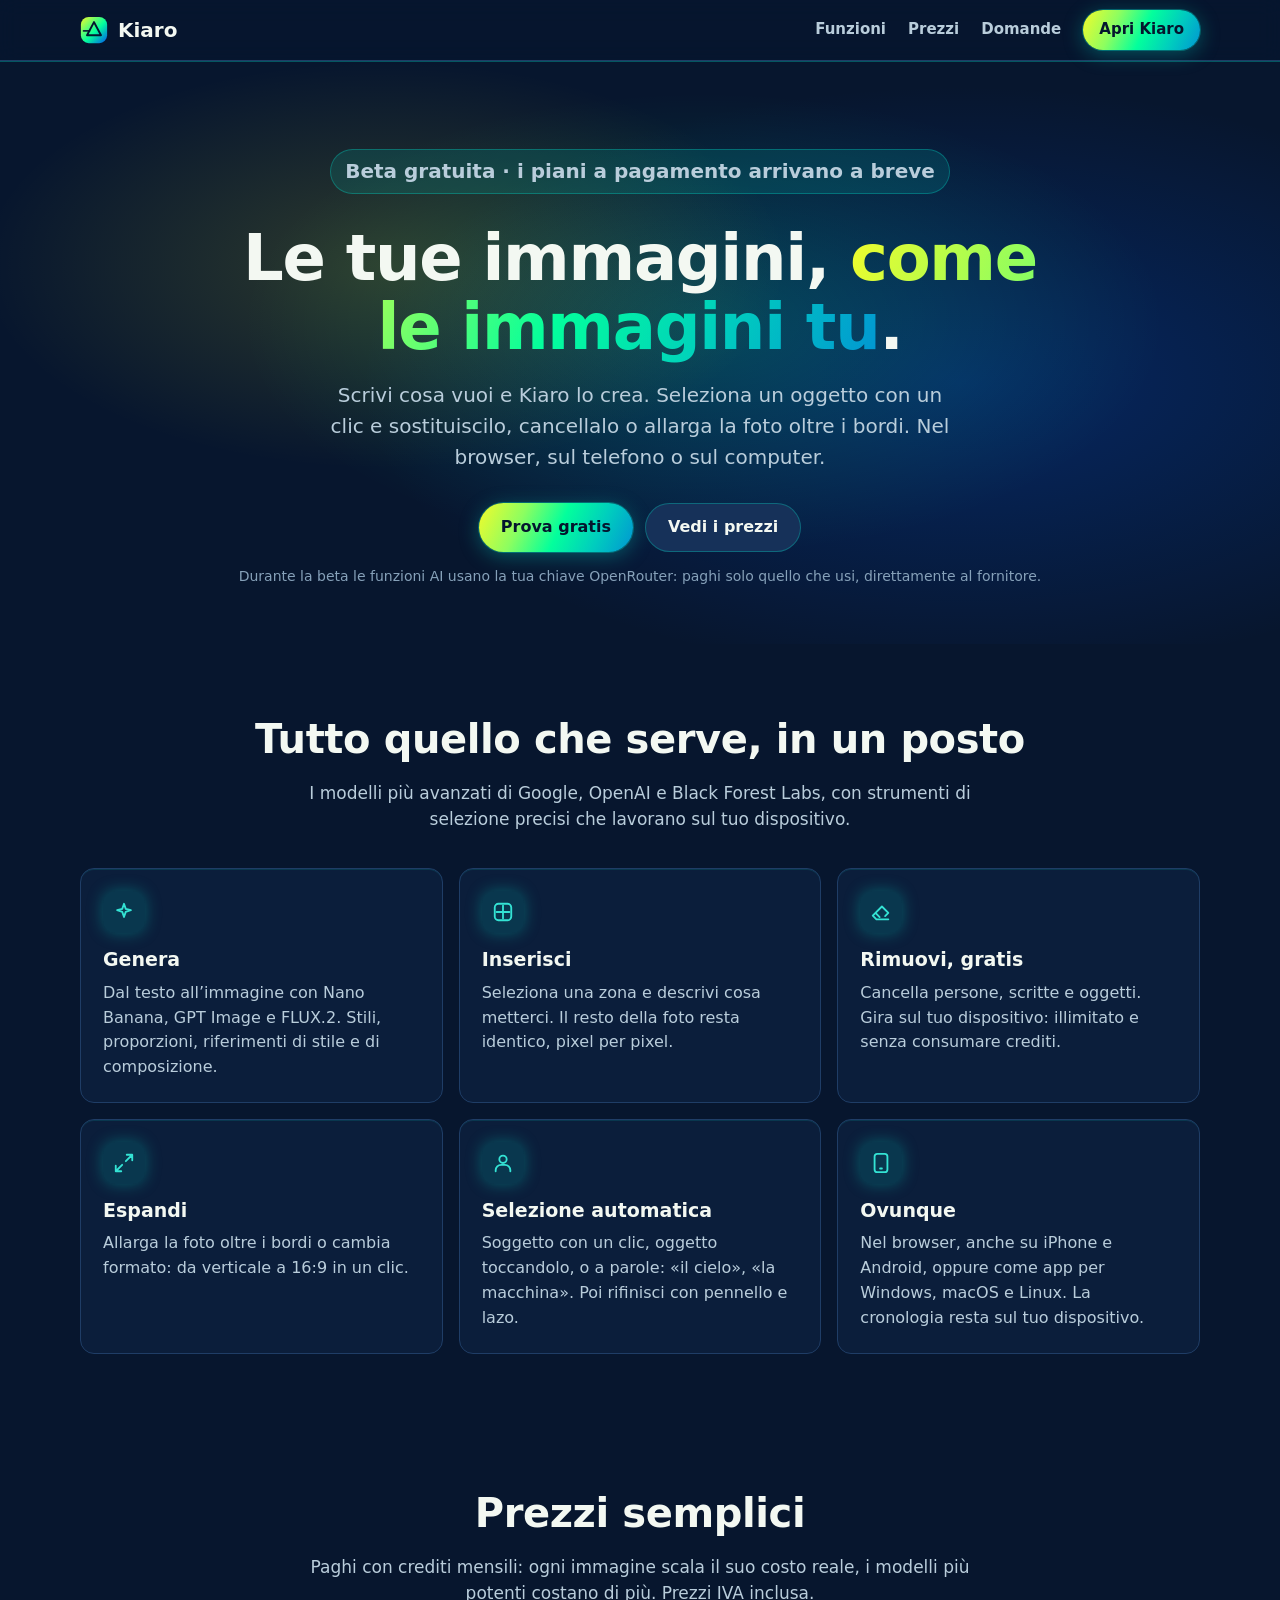
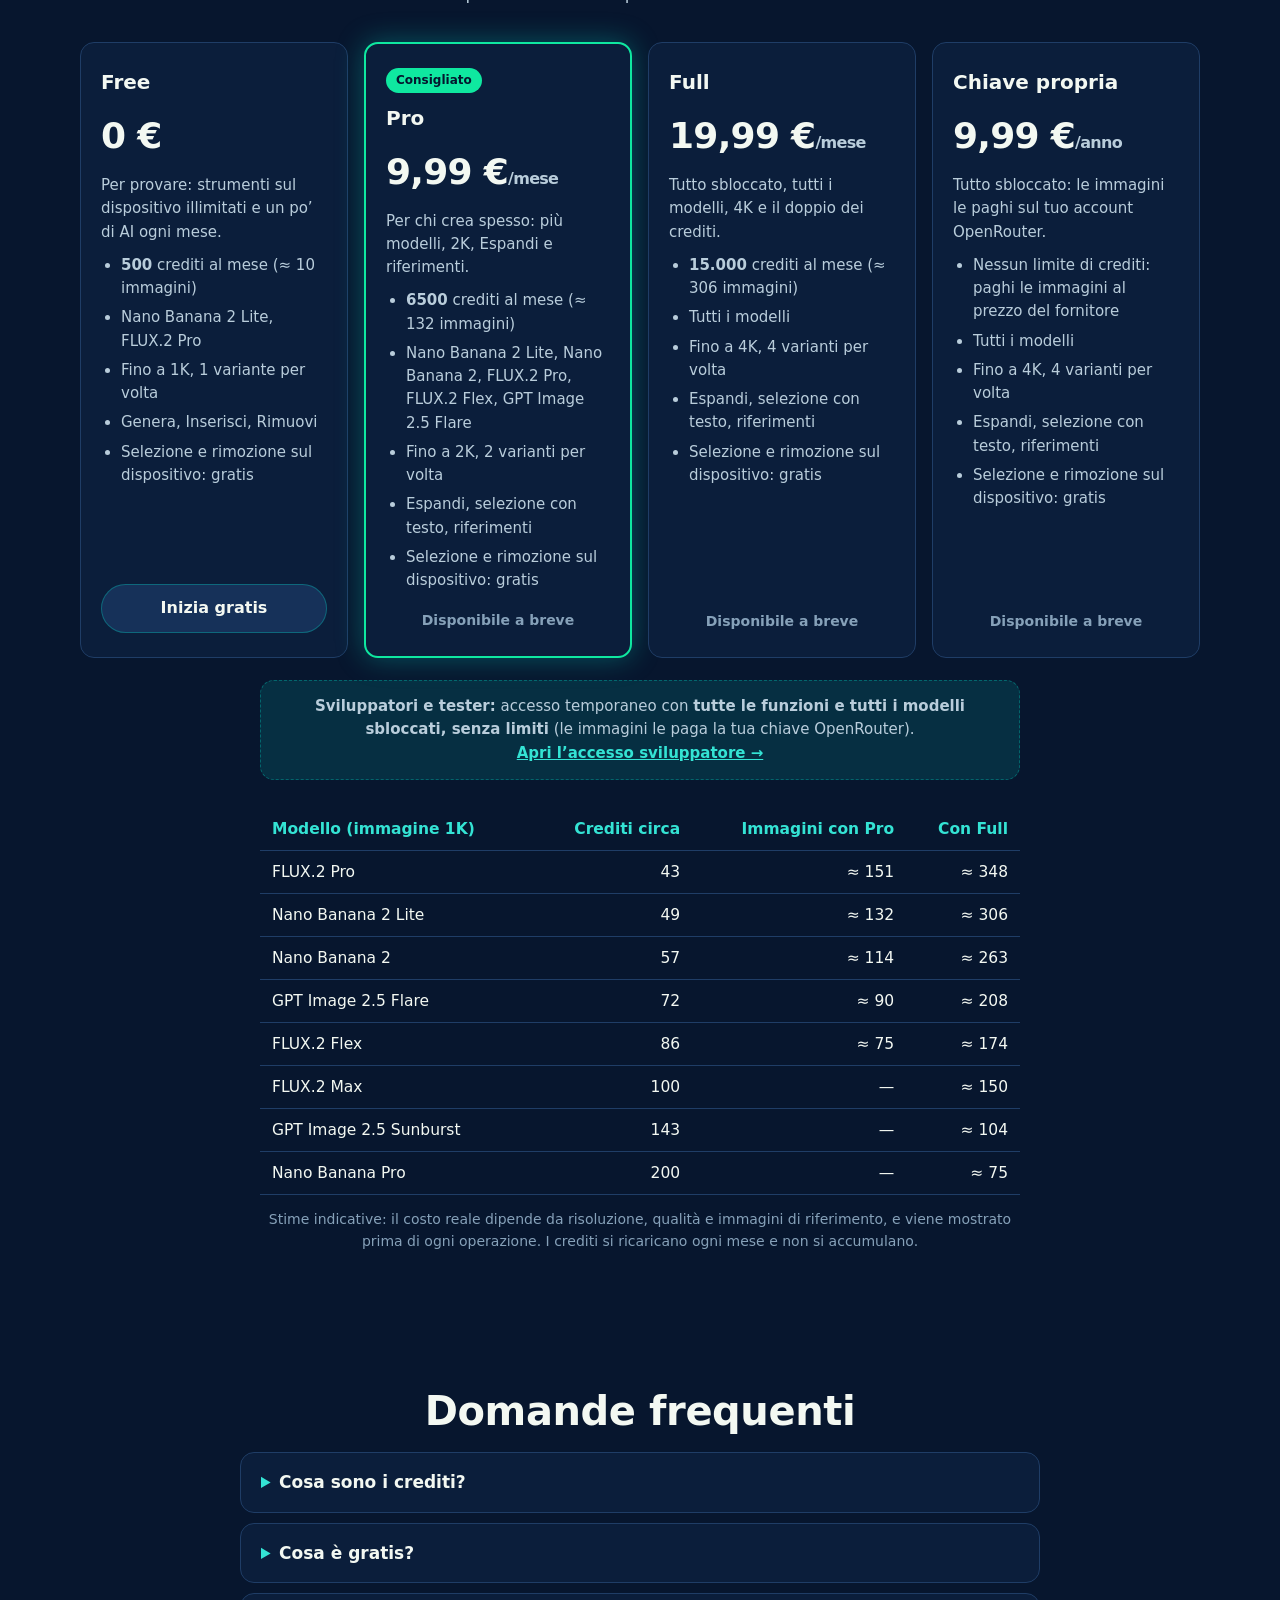
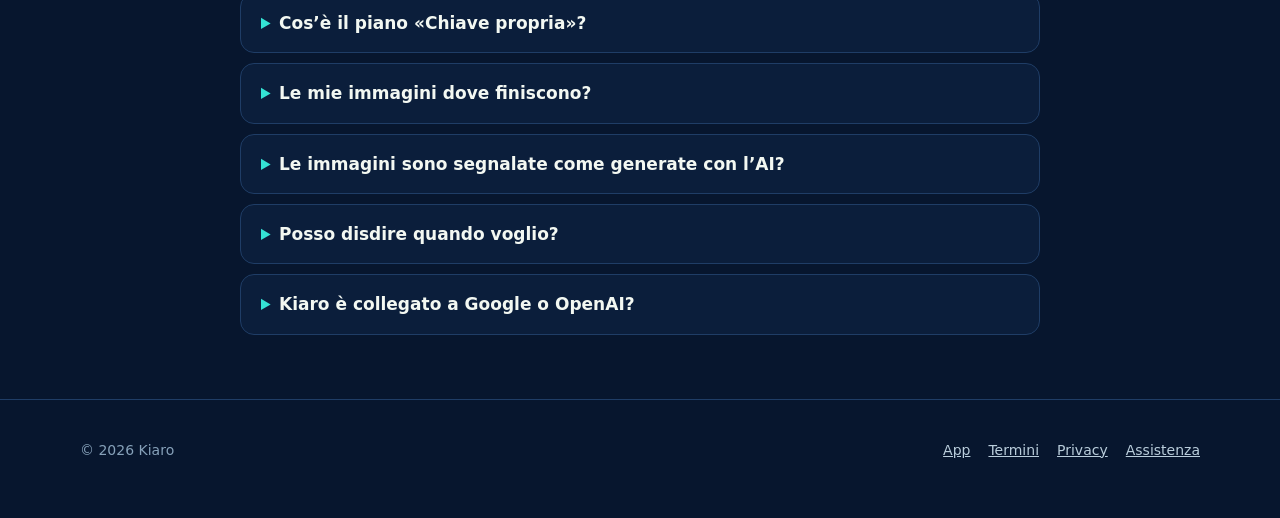
==== index.html @ d5547383 "Aggiorna sito e app Kiaro (2026-09-29)" ====
<!doctype html>
<html lang="it">
  <head>
    <meta charset="utf-8" />
    <meta name="viewport" content="width=device-width, initial-scale=1" />
    <title>Kiaro — Editor di immagini con l’AI</title>
    <meta name="description" content="Genera e modifica immagini con i migliori modelli AI: Nano Banana, GPT Image, FLUX. Selezione e rimozione gratis sul tuo dispositivo." />
    <meta property="og:title" content="Kiaro — Editor di immagini con l’AI" />
    <meta property="og:description" content="Genera, riempi, rimuovi, espandi. Selezione automatica gratis sul tuo dispositivo." />
    <link rel="icon" href="data:image/svg+xml,%3Csvg xmlns=%27http://www.w3.org/2000/svg%27 viewBox=%270 0 32 32%27%3E%3Cdefs%3E%3ClinearGradient id=%27g%27 x1=%270%27 y1=%270%27 x2=%271%27 y2=%271%27%3E%3Cstop offset=%270%27 stop-color=%27%23f4fb2a%27/%3E%3Cstop offset=%27.55%27 stop-color=%27%2303ff9c%27/%3E%3Cstop offset=%271%27 stop-color=%27%230156ed%27/%3E%3C/linearGradient%3E%3C/defs%3E%3Crect x=%271%27 y=%271%27 width=%2730%27 height=%2730%27 rx=%279%27 fill=%27url(%23g)%27/%3E%3Cpath d=%27M16 7l8 15H8z%27 fill=%27none%27 stroke=%27%2304162e%27 stroke-width=%272.2%27 stroke-linejoin=%27round%27/%3E%3C/svg%3E" />
    <link rel="stylesheet" href="site.css" />
  </head>
  <body data-sales="off">
    <header class="nav">
      <div class="wrap">
        <a class="brand" href="./"><svg width="28" height="28" viewBox="0 0 32 32" aria-hidden="true"><defs><linearGradient id="lg" x1="0" y1="0" x2="1" y2="1"><stop offset="0" stop-color="#f4fb2a"/><stop offset=".55" stop-color="#03ff9c"/><stop offset="1" stop-color="#0156ed"/></linearGradient></defs><rect x="1" y="1" width="30" height="30" rx="9" fill="url(#lg)"/><path d="M16 7l8 15H8z" fill="none" stroke="#04162e" stroke-width="2.2" stroke-linejoin="round"/><path d="M4 17h7" stroke="#04162e" stroke-width="1.8" stroke-linecap="round" opacity=".9"/></svg>Kiaro</a>
        <nav class="nav-links">
          <a href="#funzioni">Funzioni</a>
          <a href="#prezzi">Prezzi</a>
          <a href="#faq">Domande</a>
          <a class="btn btn-primary btn-sm" href="app/">Apri Kiaro</a>
        </nav>
      </div>
    </header>

    <main>
      <section class="hero">
        <div class="wrap">
          <p class="beta">Beta gratuita · i piani a pagamento arrivano a breve</p>
          <h1>Le tue immagini, <span class="grad">come le immagini tu</span>.</h1>
          <p>Scrivi cosa vuoi e Kiaro lo crea. Seleziona un oggetto con un clic e sostituiscilo, cancellalo o allarga la foto oltre i bordi. Nel browser, sul telefono o sul computer.</p>
          <div class="cta">
            <a class="btn btn-primary" href="app/">Prova gratis</a>
            <a class="btn btn-secondary" href="#prezzi">Vedi i prezzi</a>
          </div>
          <small class="only-on">Nessuna installazione. Basta un’email per iniziare.</small>
          <small class="only-off">Durante la beta le funzioni AI usano la tua chiave OpenRouter: paghi solo quello che usi, direttamente al fornitore.</small>
        </div>
      </section>

      <section id="funzioni">
        <div class="wrap">
          <h2>Tutto quello che serve, in un posto</h2>
          <p class="lead">I modelli più avanzati di Google, OpenAI e Black Forest Labs, con strumenti di selezione precisi che lavorano sul tuo dispositivo.</p>
          <div class="grid">
            <div class="card">
              <div class="icon"><svg width="22" height="22" viewBox="0 0 24 24" fill="none" stroke="currentColor" stroke-width="2" stroke-linecap="round" stroke-linejoin="round"><path d="M12 3l1.9 5.6L19.5 10l-5.6 1.9L12 17.5l-1.9-5.6L4.5 10l5.6-1.4z" /></svg></div>
              <h3>Genera</h3>
              <p>Dal testo all’immagine con Nano Banana, GPT Image e FLUX.2. Stili, proporzioni, riferimenti di stile e di composizione.</p>
            </div>
            <div class="card">
              <div class="icon"><svg width="22" height="22" viewBox="0 0 24 24" fill="none" stroke="currentColor" stroke-width="2" stroke-linecap="round" stroke-linejoin="round"><path d="M12 5v14M5 12h14" /><rect x="3" y="3" width="18" height="18" rx="4" /></svg></div>
              <h3>Inserisci</h3>
              <p>Seleziona una zona e descrivi cosa metterci. Il resto della foto resta identico, pixel per pixel.</p>
            </div>
            <div class="card">
              <div class="icon"><svg width="22" height="22" viewBox="0 0 24 24" fill="none" stroke="currentColor" stroke-width="2" stroke-linecap="round" stroke-linejoin="round"><path d="M20 20H7L3 16l10-10 7 7-3.5 3.5M6.5 13.5l4 4" /></svg></div>
              <h3>Rimuovi, gratis</h3>
              <p>Cancella persone, scritte e oggetti. Gira sul tuo dispositivo: illimitato e senza consumare crediti.</p>
            </div>
            <div class="card">
              <div class="icon"><svg width="22" height="22" viewBox="0 0 24 24" fill="none" stroke="currentColor" stroke-width="2" stroke-linecap="round" stroke-linejoin="round"><path d="M15 3h6v6M9 21H3v-6M21 3l-7 7M3 21l7-7" /></svg></div>
              <h3>Espandi</h3>
              <p>Allarga la foto oltre i bordi o cambia formato: da verticale a 16:9 in un clic.</p>
            </div>
            <div class="card">
              <div class="icon"><svg width="22" height="22" viewBox="0 0 24 24" fill="none" stroke="currentColor" stroke-width="2" stroke-linecap="round" stroke-linejoin="round"><circle cx="12" cy="8" r="4" /><path d="M4 21v-1a6 6 0 0 1 6-6h4a6 6 0 0 1 6 6v1" /></svg></div>
              <h3>Selezione automatica</h3>
              <p>Soggetto con un clic, oggetto toccandolo, o a parole: «il cielo», «la macchina». Poi rifinisci con pennello e lazo.</p>
            </div>
            <div class="card">
              <div class="icon"><svg width="22" height="22" viewBox="0 0 24 24" fill="none" stroke="currentColor" stroke-width="2" stroke-linecap="round" stroke-linejoin="round"><rect x="5" y="2" width="14" height="20" rx="3" /><path d="M11 18h2" /></svg></div>
              <h3>Ovunque</h3>
              <p>Nel browser, anche su iPhone e Android, oppure come app per Windows, macOS e Linux. La cronologia resta sul tuo dispositivo.</p>
            </div>
          </div>
        </div>
      </section>

      <section id="come" class="only-on">
        <div class="wrap">
          <h2>Come funziona</h2>
          <p class="lead">Niente carte di credito per provare.</p>
          <div class="steps">
            <div class="card"><h3>Accedi con l’email</h3><p>Ricevi un codice, niente password. Hai subito 500 crediti gratis ogni mese.</p></div>
            <div class="card"><h3>Crea e modifica</h3><p>Ogni operazione AI mostra prima quanti crediti costa. Selezione e rimozione sul dispositivo sono sempre gratis.</p></div>
            <div class="card"><h3>Scegli un piano se ti serve</h3><p>Più crediti, più modelli, risoluzioni più alte. Disdici quando vuoi, in due clic.</p></div>
          </div>
        </div>
      </section>

      <section id="prezzi">
        <div class="wrap">
          <h2>Prezzi semplici</h2>
          <p class="lead">Paghi con crediti mensili: ogni immagine scala il suo costo reale, i modelli più potenti costano di più. Prezzi IVA inclusa.</p>
          <div class="plans">
            <article class="plan" data-plan="free">
              
              <h3>Free</h3>
              <div class="price">0 €</div>
              <p class="tag">Per provare: strumenti sul dispositivo illimitati e un po’ di AI ogni mese.</p>
              <ul><li><strong>500</strong> crediti al mese (≈ 10 immagini)</li><li>Nano Banana 2 Lite, FLUX.2 Pro</li><li>Fino a 1K, 1 variante per volta</li><li>Genera, Inserisci, Rimuovi</li><li>Selezione e rimozione sul dispositivo: gratis</li></ul>
              <a class="btn btn-secondary" href="app/">Inizia gratis</a>
            </article>
            <article class="plan featured" data-plan="pro">
              <span class="badge">Consigliato</span>
              <h3>Pro</h3>
              <div class="price">9,99 €<span>/mese</span></div>
              <p class="tag">Per chi crea spesso: più modelli, 2K, Espandi e riferimenti.</p>
              <ul><li><strong>6500</strong> crediti al mese (≈ 132 immagini)</li><li>Nano Banana 2 Lite, Nano Banana 2, FLUX.2 Pro, FLUX.2 Flex, GPT Image 2.5 Flare</li><li>Fino a 2K, 2 varianti per volta</li><li>Espandi, selezione con testo, riferimenti</li><li>Selezione e rimozione sul dispositivo: gratis</li></ul>
              <a class="btn btn-primary buy" href="app/?plans=1">Scegli Pro</a><span class="soon">Disponibile a breve</span>
            </article>
            <article class="plan" data-plan="full">
              
              <h3>Full</h3>
              <div class="price">19,99 €<span>/mese</span></div>
              <p class="tag">Tutto sbloccato, tutti i modelli, 4K e il doppio dei crediti.</p>
              <ul><li><strong>15.000</strong> crediti al mese (≈ 306 immagini)</li><li>Tutti i modelli</li><li>Fino a 4K, 4 varianti per volta</li><li>Espandi, selezione con testo, riferimenti</li><li>Selezione e rimozione sul dispositivo: gratis</li></ul>
              <a class="btn btn-secondary buy" href="app/?plans=1">Scegli Full</a><span class="soon">Disponibile a breve</span>
            </article>
            <article class="plan" data-plan="byok">
              
              <h3>Chiave propria</h3>
              <div class="price">9,99 €<span>/anno</span></div>
              <p class="tag">Tutto sbloccato: le immagini le paghi sul tuo account OpenRouter.</p>
              <ul><li>Nessun limite di crediti: paghi le immagini al prezzo del fornitore</li><li>Tutti i modelli</li><li>Fino a 4K, 4 varianti per volta</li><li>Espandi, selezione con testo, riferimenti</li><li>Selezione e rimozione sul dispositivo: gratis</li></ul>
              <a class="btn btn-secondary buy" href="app/?plans=1">Scegli Chiave propria</a><span class="soon">Disponibile a breve</span>
            </article></div>
          <p class="dev-link only-off">
            <strong>Sviluppatori e tester:</strong> accesso temporaneo con <strong>tutte le funzioni e tutti i modelli sbloccati, senza limiti</strong> (le immagini le paga la tua chiave OpenRouter).
            <a href="app/?dev=1">Apri l’accesso sviluppatore →</a>
          </p>
          <table class="costs">
            <thead><tr><th>Modello (immagine 1K)</th><th>Crediti circa</th><th>Immagini con Pro</th><th>Con Full</th></tr></thead>
            <tbody><tr><td>FLUX.2 Pro</td><td>43</td><td>≈ 151</td><td>≈ 348</td></tr><tr><td>Nano Banana 2 Lite</td><td>49</td><td>≈ 132</td><td>≈ 306</td></tr><tr><td>Nano Banana 2</td><td>57</td><td>≈ 114</td><td>≈ 263</td></tr><tr><td>GPT Image 2.5 Flare</td><td>72</td><td>≈ 90</td><td>≈ 208</td></tr><tr><td>FLUX.2 Flex</td><td>86</td><td>≈ 75</td><td>≈ 174</td></tr><tr><td>FLUX.2 Max</td><td>100</td><td>—</td><td>≈ 150</td></tr><tr><td>GPT Image 2.5 Sunburst</td><td>143</td><td>—</td><td>≈ 104</td></tr><tr><td>Nano Banana Pro</td><td>200</td><td>—</td><td>≈ 75</td></tr></tbody>
          </table>
          <p class="note">Stime indicative: il costo reale dipende da risoluzione, qualità e immagini di riferimento, e viene mostrato prima di ogni operazione. I crediti si ricaricano ogni mese e non si accumulano.</p>
        </div>
      </section>

      <section id="faq">
        <div class="wrap">
          <h2>Domande frequenti</h2>
          <div class="faq">
            <details><summary>Cosa sono i crediti?</summary><p>Sono l’unità con cui paghi le operazioni AI. Ogni immagine scala crediti in base al suo costo reale presso il fornitore del modello: un’immagine Nano Banana 2 Lite a 1K costa circa 49 crediti. Il pulsante mostra sempre la stima prima di premere.</p></details>
            <details><summary>Cosa è gratis?</summary><p>Tutto ciò che gira sul tuo dispositivo: selezione del soggetto, selezione con un clic, pennello e lazo, rimozione di oggetti e dello sfondo. Illimitato, anche senza account.<span class="only-on"> Con l’account hai anche 500 crediti AI al mese (circa 10 immagini).</span></p></details>
            <details><summary>Cos’è il piano «Chiave propria»?</summary><p>Colleghi il tuo account OpenRouter e paghi le immagini direttamente lì, al prezzo del fornitore. A Kiaro paghi solo il software: tutte le funzioni e tutti i modelli, senza limiti di crediti.</p></details>
            <details><summary>Le mie immagini dove finiscono?</summary><p>La cronologia resta sul tuo dispositivo. Per le operazioni AI l’immagine viene inviata al modello scelto tramite OpenRouter solo per il tempo dell’elaborazione; Kiaro non conserva copie sui propri server. Dettagli nell’<a href="privacy.html">informativa privacy</a>.</p></details>
            <details><summary>Le immagini sono segnalate come generate con l’AI?</summary><p>Sì. Come richiede il Regolamento europeo sull’AI, i file generati o modificati con l’AI includono nei metadati la marcatura standard IPTC «Digital Source Type».</p></details>
            <details><summary>Posso disdire quando voglio?</summary><p>Sì, dal portale dell’abbonamento. Il piano resta attivo fino alla fine del periodo già pagato. I pagamenti sono gestiti da Lemon Squeezy, che emette anche la fattura.</p></details>
            <details><summary>Kiaro è collegato a Google o OpenAI?</summary><p>No. Kiaro è un prodotto indipendente che usa i modelli di Google, OpenAI e Black Forest Labs tramite OpenRouter, nel rispetto delle loro condizioni d’uso.</p></details>
          </div>
        </div>
      </section>
    </main>

    <footer>
      <div class="wrap">
        <span>© 2026 Kiaro</span>
        <nav>
          <a href="app/">App</a>
          <a href="termini.html">Termini</a>
          <a href="privacy.html">Privacy</a>
          <a href="mailto:kiaroproblems26@gmail.com">Assistenza</a>
        </nav>
      </div>
    </footer>
  </body>
</html>
---- site.css ----
/* Sito di presentazione di Kiaro. Stessi colori dell'app (src/styles/tokens.css). */
:root {
  --font: 'Source Sans 3', 'Segoe UI', system-ui, -apple-system, sans-serif;
  --accent: #0fe8a0;
  --accent-fg: #3df5b0;
  --accent-text: #04162e;
  --accent-soft: rgba(3, 255, 156, 0.14);
  --glow: #00cdbe;
  --glow-soft: rgba(0, 205, 190, 0.35);
  --glow-bg: rgba(0, 205, 190, 0.14);
  --glow-fg: #34e3d4;
  --gen-gradient: linear-gradient(115deg, #f4fb2a 0%, #8cfe60 28%, #03ff9c 52%, #00cdbe 76%, #0195d3 100%);
  --bg: #07162e;
  --surface: #0b1e3b;
  --raised: #163159;
  --border: #1f3d66;
  --text: #f3f8f2;
  --text-2: #b9cddb;
  --text-3: #86a1b9;
  --radius: 14px;
  color-scheme: dark;
}
/* Il sito resta sempre scuro (blu notte): è il colore del marchio (l'app ha anche il tema chiaro). */
* { box-sizing: border-box; }
html { scroll-behavior: smooth; }
body { margin: 0; font-family: var(--font); background: var(--bg); color: var(--text); line-height: 1.55; font-size: 17px; }
a { color: var(--glow-fg); }
img, svg { display: block; }
.wrap { width: min(1120px, 100% - 32px); margin: 0 auto; }

/* Barra */
.nav { box-shadow: 0 1px 0 var(--glow-soft); position: sticky; top: 0; z-index: 10; background: color-mix(in srgb, var(--bg) 85%, transparent); backdrop-filter: blur(10px); border-bottom: 1px solid var(--border); }
.nav .wrap { display: flex; align-items: center; justify-content: space-between; gap: 12px; height: 60px; }
.brand { display: flex; align-items: center; gap: 10px; font-weight: 700; font-size: 20px; color: var(--text); text-decoration: none; }
.nav-links { display: flex; align-items: center; gap: 22px; }
.nav-links a { color: var(--text-2); text-decoration: none; font-weight: 600; font-size: 15px; }
.nav-links a:hover { color: var(--text); }
.btn { display: inline-flex; align-items: center; justify-content: center; gap: 8px; padding: 11px 22px; border-radius: 999px; font-weight: 700; font-size: 16px; text-decoration: none; border: 0; cursor: pointer; font-family: inherit; }
.btn-primary { background: var(--gen-gradient); color: var(--accent-text); box-shadow: 0 0 0 1px var(--glow-soft), 0 4px 20px var(--glow-soft); }
.btn-primary:hover { filter: brightness(1.08); }
.btn-secondary { background: var(--raised); color: var(--text); border: 1px solid var(--glow-soft); }
.btn-sm { padding: 8px 16px; font-size: 15px; }
.nav-links .btn { color: var(--accent-text); }

/* Hero */
.hero { padding: 88px 0 56px; text-align: center; background: radial-gradient(45% 50% at 30% 35%, rgba(244, 251, 42, 0.16), transparent 70%), radial-gradient(50% 55% at 55% 45%, rgba(3, 255, 156, 0.18), transparent 72%), radial-gradient(60% 65% at 75% 55%, rgba(1, 86, 237, 0.28), transparent 78%); }
.hero h1 { margin: 0 auto 18px; max-width: 820px; font-size: clamp(38px, 6vw, 64px); line-height: 1.08; letter-spacing: -0.02em; }
.grad { background: var(--gen-gradient); -webkit-background-clip: text; background-clip: text; color: transparent; }
.hero p { margin: 0 auto 30px; max-width: 640px; color: var(--text-2); font-size: 20px; }
.hero .cta { display: flex; gap: 12px; justify-content: center; flex-wrap: wrap; }
.hero small { display: block; margin-top: 14px; color: var(--text-3); font-size: 14px; }

.beta { margin: 0 auto 26px; display: inline-block; padding: 6px 14px; border-radius: 999px; background: var(--glow-bg); border: 1px solid var(--glow-soft); color: var(--text); font-size: 14px; font-weight: 600; }
body[data-sales='on'] .beta { display: none; }

/* Sezioni */
section { padding: 64px 0; }
section h2 { margin: 0 0 10px; font-size: clamp(28px, 4vw, 40px); letter-spacing: -0.01em; text-align: center; }
.lead { margin: 0 auto 36px; max-width: 680px; text-align: center; color: var(--text-2); }
.grid { display: grid; gap: 16px; grid-template-columns: repeat(3, minmax(0, 1fr)); }
.card { padding: 22px; border-radius: var(--radius); background: var(--surface); border: 1px solid var(--border); box-shadow: inset 0 1px 0 var(--glow-bg); }
.card:hover { border-color: var(--glow-soft); }
.card h3 { margin: 12px 0 6px; font-size: 19px; }
.card p { margin: 0; color: var(--text-2); font-size: 16px; }
.icon { width: 42px; height: 42px; border-radius: 12px; display: grid; place-items: center; background: var(--glow-bg); color: var(--glow-fg); box-shadow: 0 0 16px var(--glow-soft); }

.steps { counter-reset: s; display: grid; gap: 16px; grid-template-columns: repeat(3, minmax(0, 1fr)); }
.steps .card::before { counter-increment: s; content: counter(s); display: grid; place-items: center; width: 34px; height: 34px; border-radius: 50%; background: var(--gen-gradient); color: var(--accent-text); font-weight: 700; }

/* Prezzi */
.plans { display: grid; gap: 16px; grid-template-columns: repeat(4, minmax(0, 1fr)); align-items: stretch; }
.plan { display: flex; flex-direction: column; gap: 10px; padding: 24px 20px; border-radius: var(--radius); background: var(--surface); border: 1px solid var(--border); }
.plan.featured { border: 2px solid var(--accent); box-shadow: 0 0 28px var(--glow-soft); }
.plan h3 { margin: 0; font-size: 20px; }
.plan .price { font-size: 36px; font-weight: 700; letter-spacing: -0.02em; }
.plan .price span { font-size: 16px; font-weight: 600; color: var(--text-2); }
.plan .tag { margin: 0; color: var(--text-2); font-size: 15px; min-height: 3em; }
.plan ul { margin: 0; padding-left: 20px; display: flex; flex-direction: column; gap: 6px; color: var(--text-2); font-size: 15px; flex: 1; }
.plan .btn { width: 100%; margin-top: 8px; }
.plan .soon { display: none; margin-top: 8px; text-align: center; color: var(--text-3); font-size: 14px; font-weight: 600; }
body[data-sales='off'] .plan .buy { display: none; }
body[data-sales='off'] .plan .soon { display: block; }
.badge { align-self: flex-start; padding: 3px 10px; border-radius: 999px; background: var(--accent); color: var(--accent-text); font-size: 12px; font-weight: 700; }

table.costs { width: 100%; max-width: 760px; margin: 28px auto 0; border-collapse: collapse; font-size: 15.5px; }
table.costs th, table.costs td { padding: 9px 12px; border-bottom: 1px solid var(--border); text-align: left; }
table.costs td:not(:first-child), table.costs th:not(:first-child) { text-align: right; font-variant-numeric: tabular-nums; }
table.costs th { color: var(--glow-fg); font-weight: 600; }
.note { max-width: 760px; margin: 14px auto 0; color: var(--text-3); font-size: 14px; text-align: center; }

/* FAQ */
.faq { max-width: 800px; margin: 0 auto; display: flex; flex-direction: column; gap: 10px; }
.faq details { padding: 16px 20px; border-radius: var(--radius); background: var(--surface); border: 1px solid var(--border); }
.faq summary { cursor: pointer; font-weight: 700; }
.faq details[open] { border-color: var(--glow-soft); }
.faq summary::marker { color: var(--glow-fg); }
.faq p { margin: 10px 0 0; color: var(--text-2); }

/* Footer */
footer { padding: 40px 0 56px; border-top: 1px solid var(--border); color: var(--text-3); font-size: 14px; }
footer .wrap { display: flex; flex-wrap: wrap; justify-content: space-between; gap: 12px; }
footer a { color: var(--text-2); }
footer nav { display: flex; gap: 18px; flex-wrap: wrap; }

/* Pagine legali */
.doc { max-width: 780px; padding: 40px 0 72px; }
.doc h1 { font-size: 36px; margin: 0 0 6px; }
.doc h2 { font-size: 22px; margin: 32px 0 8px; text-align: left; }
.doc p, .doc li { color: var(--text-2); }
.draft { padding: 12px 16px; border-radius: var(--radius); border: 1px solid #f5b544; background: rgba(245, 181, 68, 0.12); color: var(--text); font-size: 15px; }
.ph { background: rgba(245, 181, 68, 0.2); padding: 0 4px; border-radius: 4px; }

@media (max-width: 900px) {
  .plans { grid-template-columns: repeat(2, minmax(0, 1fr)); }
  .grid, .steps { grid-template-columns: repeat(2, minmax(0, 1fr)); }
}
@media (max-width: 620px) {
  body { font-size: 16px; }
  .nav-links a:not(.btn) { display: none; }
  .hero { padding: 56px 0 32px; }
  .hero p { font-size: 18px; }
  section { padding: 44px 0; }
  .plans, .grid, .steps { grid-template-columns: 1fr; }
  .plan .tag { min-height: 0; }
  table.costs { font-size: 14px; }
  table.costs th, table.costs td { padding: 8px 6px; }
}
body[data-sales='off'] .only-on { display: none; }
body[data-sales='on'] .only-off { display: none; }

.dev-link { max-width: 760px; margin: 22px auto 0; padding: 14px 18px; border-radius: var(--radius); border: 1px dashed var(--glow-soft); background: var(--glow-bg); color: var(--text-2); font-size: 15px; text-align: center; }
.dev-link a { font-weight: 700; white-space: nowrap; }
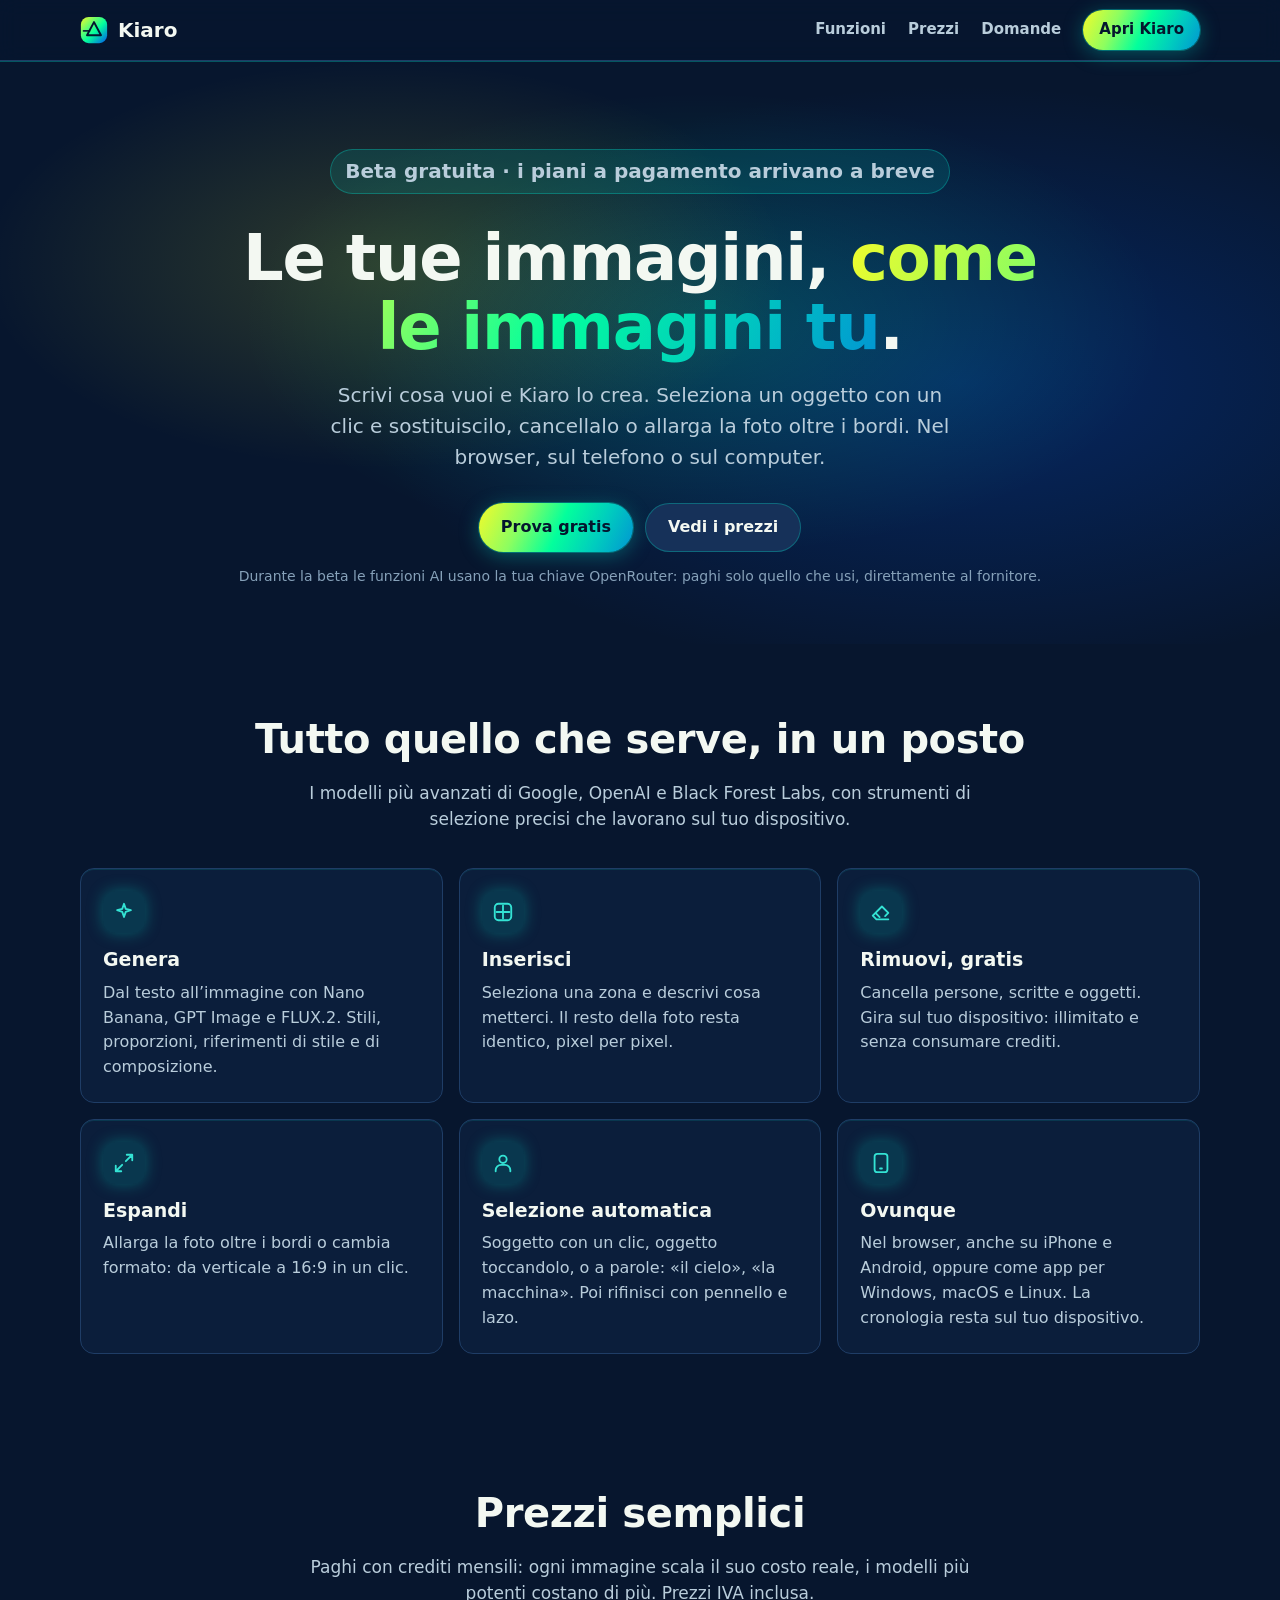
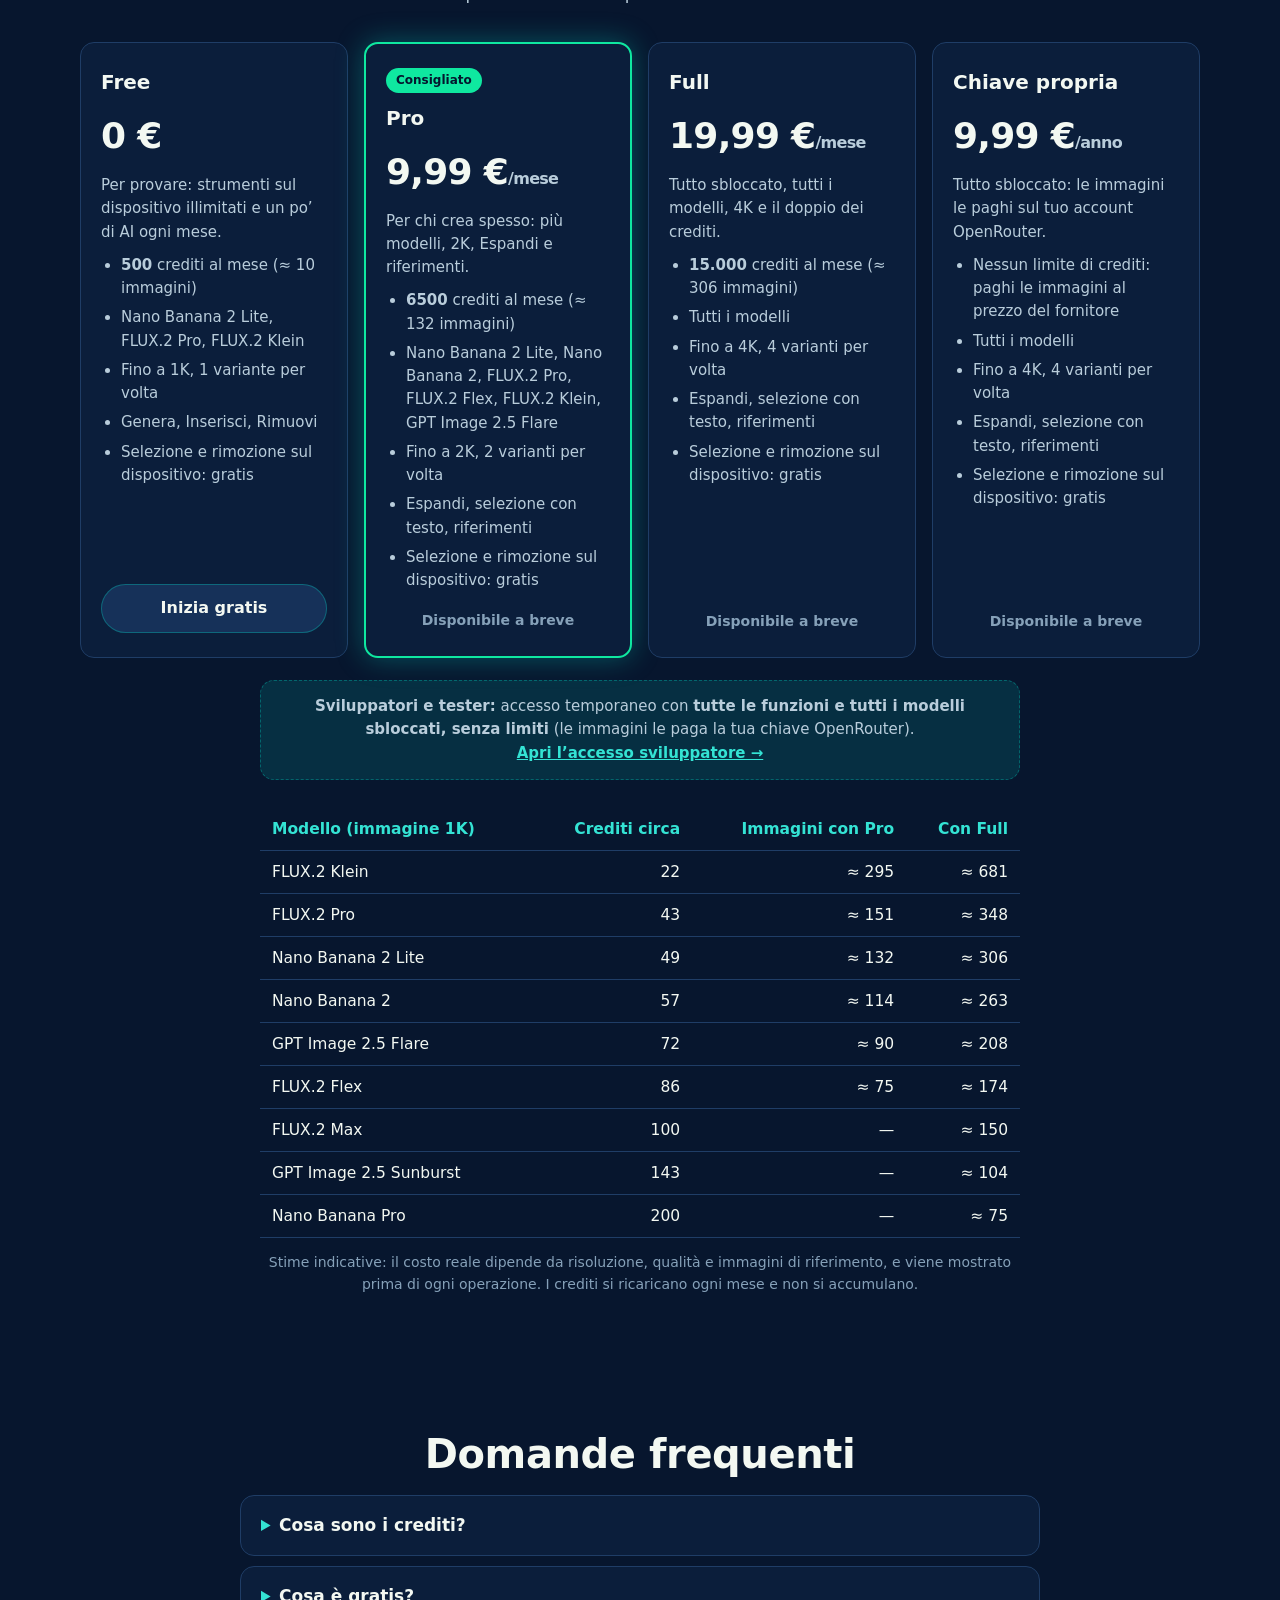
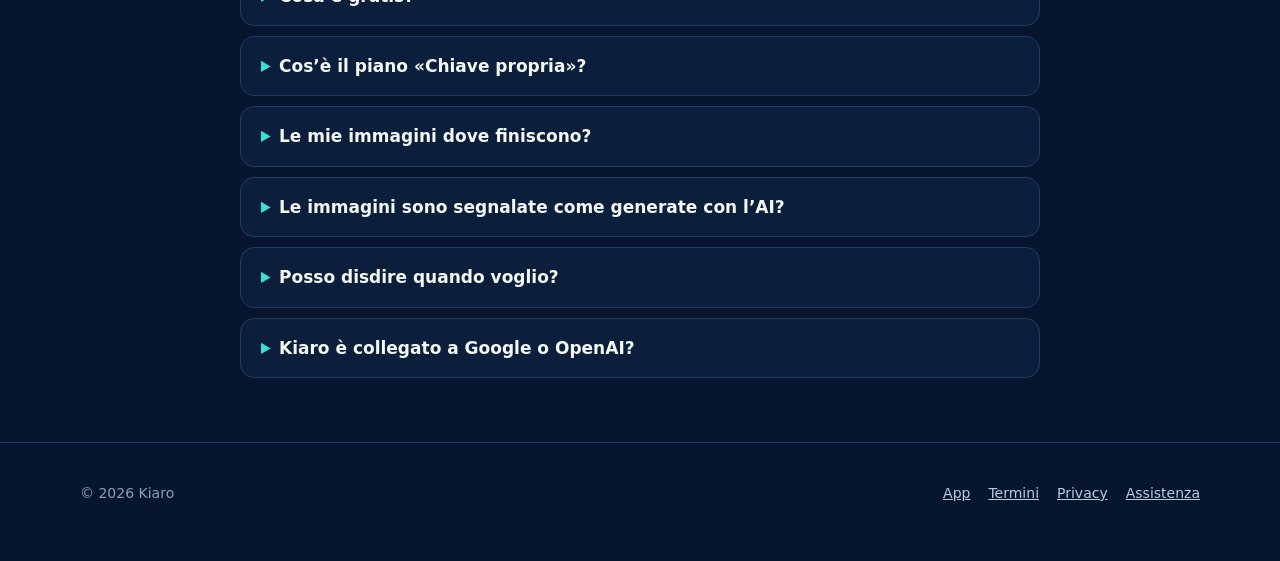
==== commit 93cd7868: "Aggiorna sito e app Kiaro (2026-09-29)" ====
--- a/index.html
+++ b/index.html
@@ -99,7 +99,7 @@
               <h3>Free</h3>
               <div class="price">0 €</div>
               <p class="tag">Per provare: strumenti sul dispositivo illimitati e un po’ di AI ogni mese.</p>
-              <ul><li><strong>500</strong> crediti al mese (≈ 10 immagini)</li><li>Nano Banana 2 Lite, FLUX.2 Pro</li><li>Fino a 1K, 1 variante per volta</li><li>Genera, Inserisci, Rimuovi</li><li>Selezione e rimozione sul dispositivo: gratis</li></ul>
+              <ul><li><strong>500</strong> crediti al mese (≈ 10 immagini)</li><li>Nano Banana 2 Lite, FLUX.2 Pro, FLUX.2 Klein</li><li>Fino a 1K, 1 variante per volta</li><li>Genera, Inserisci, Rimuovi</li><li>Selezione e rimozione sul dispositivo: gratis</li></ul>
               <a class="btn btn-secondary" href="app/">Inizia gratis</a>
             </article>
             <article class="plan featured" data-plan="pro">
@@ -107,7 +107,7 @@
               <h3>Pro</h3>
               <div class="price">9,99 €<span>/mese</span></div>
               <p class="tag">Per chi crea spesso: più modelli, 2K, Espandi e riferimenti.</p>
-              <ul><li><strong>6500</strong> crediti al mese (≈ 132 immagini)</li><li>Nano Banana 2 Lite, Nano Banana 2, FLUX.2 Pro, FLUX.2 Flex, GPT Image 2.5 Flare</li><li>Fino a 2K, 2 varianti per volta</li><li>Espandi, selezione con testo, riferimenti</li><li>Selezione e rimozione sul dispositivo: gratis</li></ul>
+              <ul><li><strong>6500</strong> crediti al mese (≈ 132 immagini)</li><li>Nano Banana 2 Lite, Nano Banana 2, FLUX.2 Pro, FLUX.2 Flex, FLUX.2 Klein, GPT Image 2.5 Flare</li><li>Fino a 2K, 2 varianti per volta</li><li>Espandi, selezione con testo, riferimenti</li><li>Selezione e rimozione sul dispositivo: gratis</li></ul>
               <a class="btn btn-primary buy" href="app/?plans=1">Scegli Pro</a><span class="soon">Disponibile a breve</span>
             </article>
             <article class="plan" data-plan="full">
@@ -132,7 +132,7 @@
           </p>
           <table class="costs">
             <thead><tr><th>Modello (immagine 1K)</th><th>Crediti circa</th><th>Immagini con Pro</th><th>Con Full</th></tr></thead>
-            <tbody><tr><td>FLUX.2 Pro</td><td>43</td><td>≈ 151</td><td>≈ 348</td></tr><tr><td>Nano Banana 2 Lite</td><td>49</td><td>≈ 132</td><td>≈ 306</td></tr><tr><td>Nano Banana 2</td><td>57</td><td>≈ 114</td><td>≈ 263</td></tr><tr><td>GPT Image 2.5 Flare</td><td>72</td><td>≈ 90</td><td>≈ 208</td></tr><tr><td>FLUX.2 Flex</td><td>86</td><td>≈ 75</td><td>≈ 174</td></tr><tr><td>FLUX.2 Max</td><td>100</td><td>—</td><td>≈ 150</td></tr><tr><td>GPT Image 2.5 Sunburst</td><td>143</td><td>—</td><td>≈ 104</td></tr><tr><td>Nano Banana Pro</td><td>200</td><td>—</td><td>≈ 75</td></tr></tbody>
+            <tbody><tr><td>FLUX.2 Klein</td><td>22</td><td>≈ 295</td><td>≈ 681</td></tr><tr><td>FLUX.2 Pro</td><td>43</td><td>≈ 151</td><td>≈ 348</td></tr><tr><td>Nano Banana 2 Lite</td><td>49</td><td>≈ 132</td><td>≈ 306</td></tr><tr><td>Nano Banana 2</td><td>57</td><td>≈ 114</td><td>≈ 263</td></tr><tr><td>GPT Image 2.5 Flare</td><td>72</td><td>≈ 90</td><td>≈ 208</td></tr><tr><td>FLUX.2 Flex</td><td>86</td><td>≈ 75</td><td>≈ 174</td></tr><tr><td>FLUX.2 Max</td><td>100</td><td>—</td><td>≈ 150</td></tr><tr><td>GPT Image 2.5 Sunburst</td><td>143</td><td>—</td><td>≈ 104</td></tr><tr><td>Nano Banana Pro</td><td>200</td><td>—</td><td>≈ 75</td></tr></tbody>
           </table>
           <p class="note">Stime indicative: il costo reale dipende da risoluzione, qualità e immagini di riferimento, e viene mostrato prima di ogni operazione. I crediti si ricaricano ogni mese e non si accumulano.</p>
         </div>
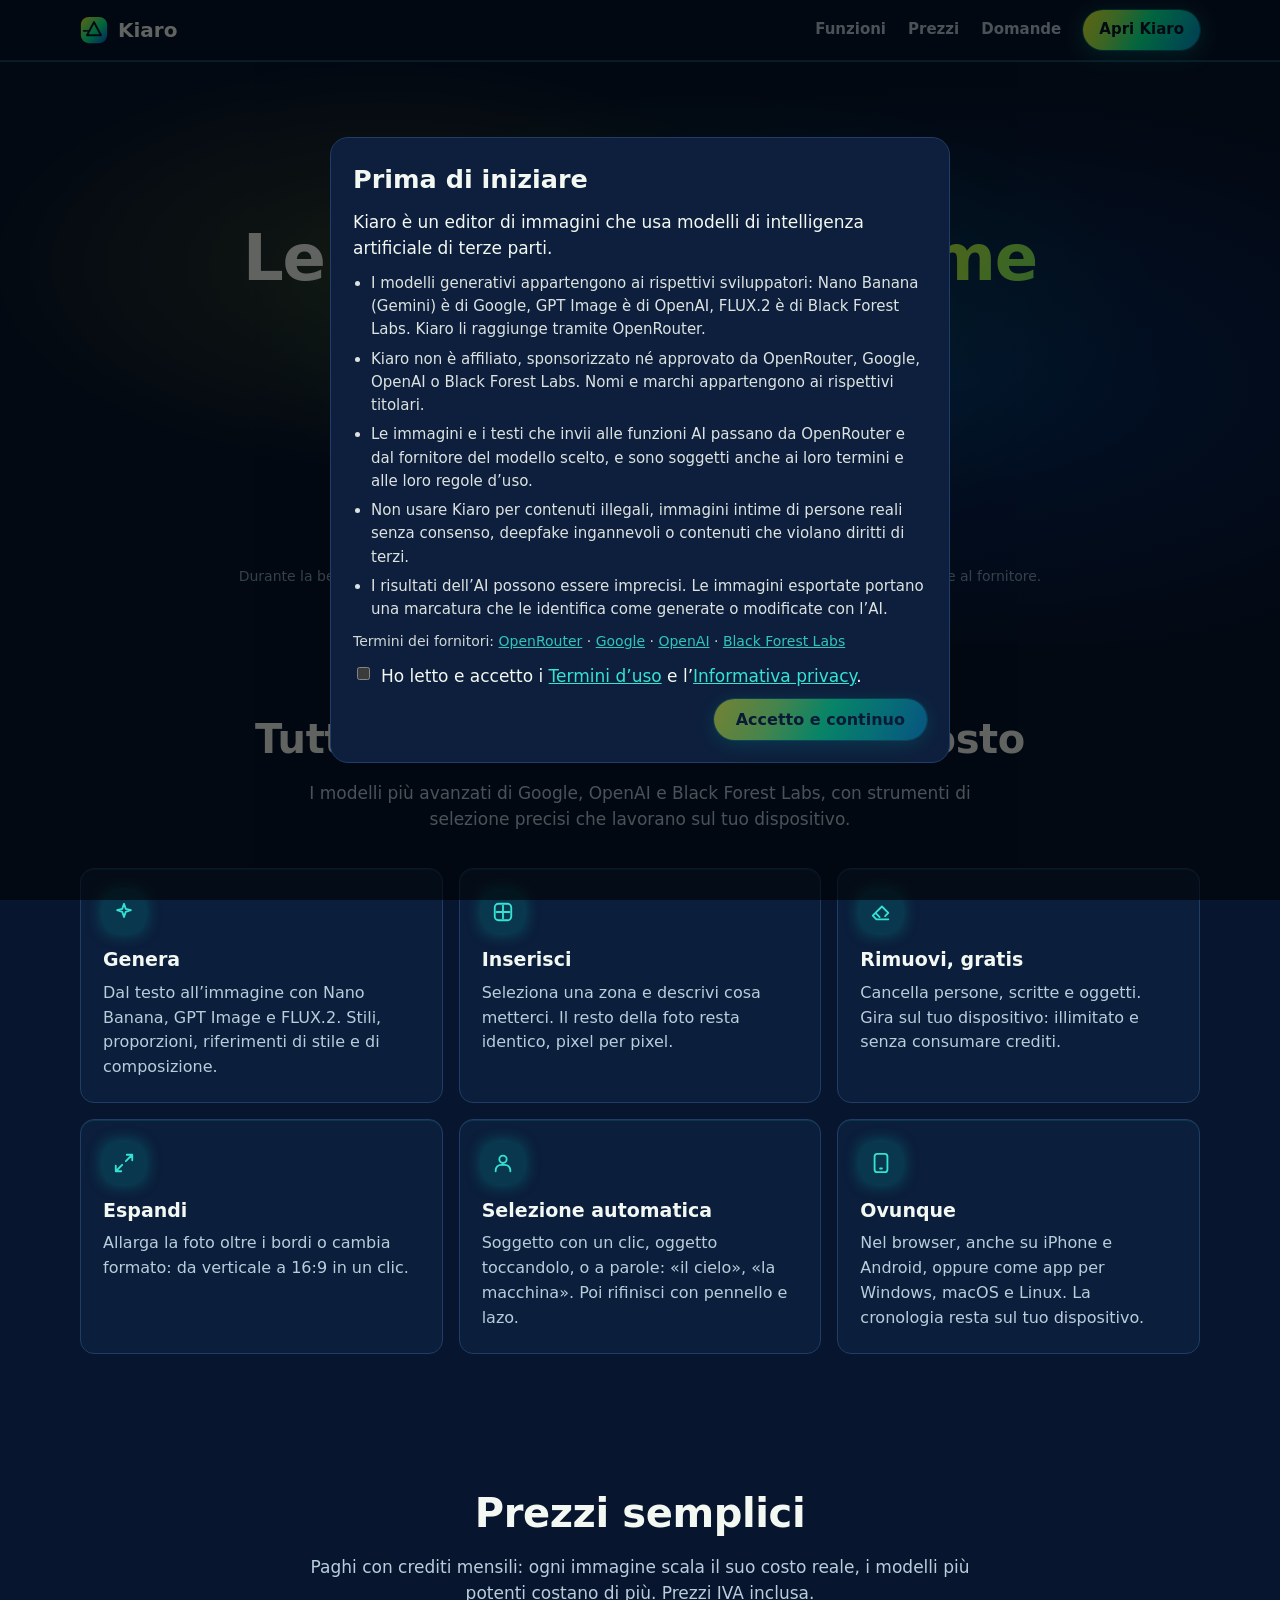
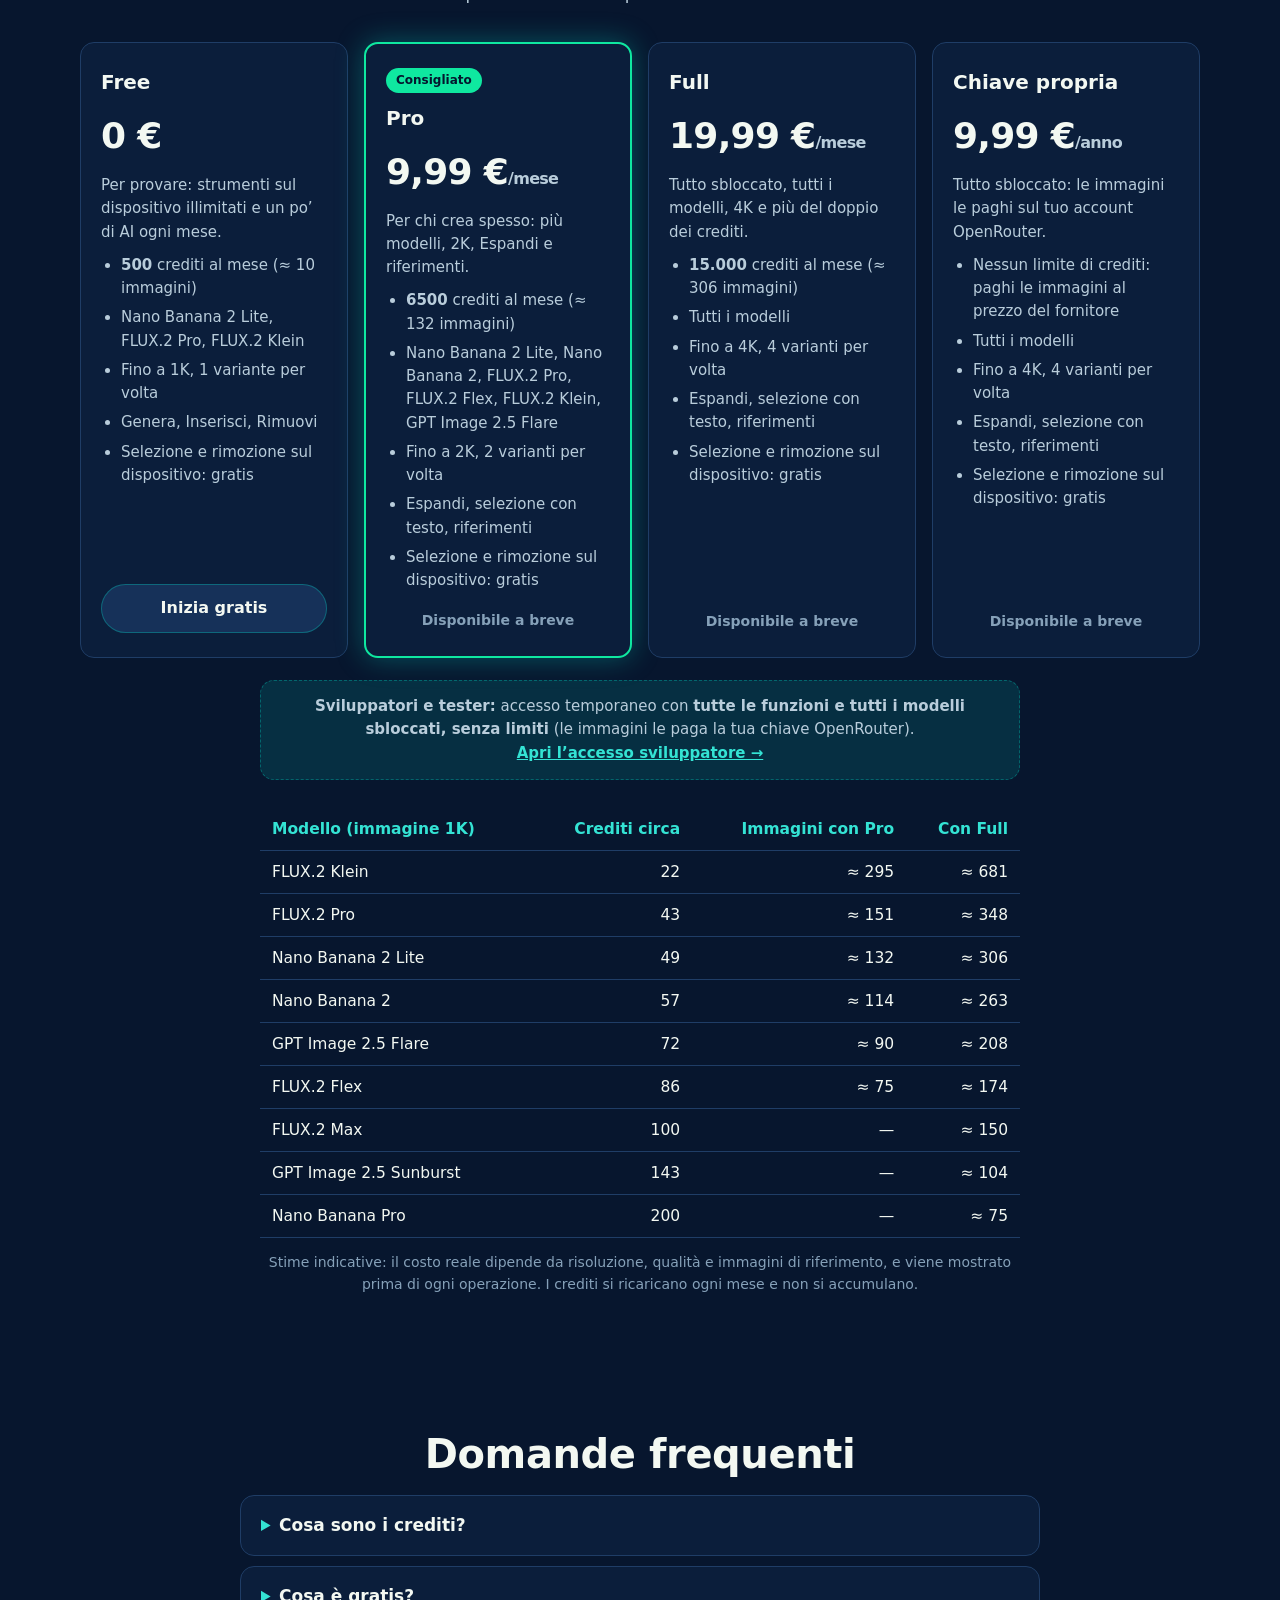
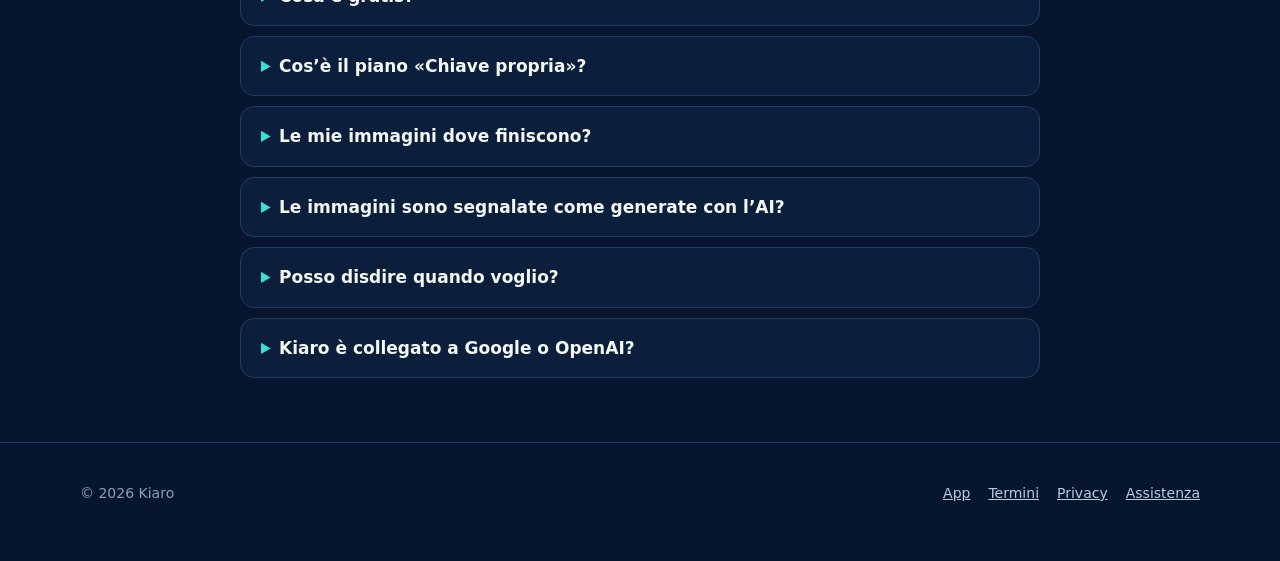
==== commit 2c13d0a6: "Aggiorna sito e app Kiaro (2026-09-29)" ====
--- a/index.html
+++ b/index.html
@@ -114,7 +114,7 @@
               
               <h3>Full</h3>
               <div class="price">19,99 €<span>/mese</span></div>
-              <p class="tag">Tutto sbloccato, tutti i modelli, 4K e il doppio dei crediti.</p>
+              <p class="tag">Tutto sbloccato, tutti i modelli, 4K e più del doppio dei crediti.</p>
               <ul><li><strong>15.000</strong> crediti al mese (≈ 306 immagini)</li><li>Tutti i modelli</li><li>Fino a 4K, 4 varianti per volta</li><li>Espandi, selezione con testo, riferimenti</li><li>Selezione e rimozione sul dispositivo: gratis</li></ul>
               <a class="btn btn-secondary buy" href="app/?plans=1">Scegli Full</a><span class="soon">Disponibile a breve</span>
             </article>
@@ -165,5 +165,30 @@
         </nav>
       </div>
     </footer>
+    <div class="terms-backdrop" id="terms-gate" hidden>
+      <div class="terms-modal" role="dialog" aria-modal="true" aria-label="Prima di iniziare">
+        <h2>Prima di iniziare</h2>
+        <p>Kiaro è un editor di immagini che usa modelli di intelligenza artificiale di terze parti.</p>
+        <ul><li>I modelli generativi appartengono ai rispettivi sviluppatori: Nano Banana (Gemini) è di Google, GPT Image è di OpenAI, FLUX.2 è di Black Forest Labs. Kiaro li raggiunge tramite OpenRouter.</li><li>Kiaro non è affiliato, sponsorizzato né approvato da OpenRouter, Google, OpenAI o Black Forest Labs. Nomi e marchi appartengono ai rispettivi titolari.</li><li>Le immagini e i testi che invii alle funzioni AI passano da OpenRouter e dal fornitore del modello scelto, e sono soggetti anche ai loro termini e alle loro regole d’uso.</li><li>Non usare Kiaro per contenuti illegali, immagini intime di persone reali senza consenso, deepfake ingannevoli o contenuti che violano diritti di terzi.</li><li>I risultati dell’AI possono essere imprecisi. Le immagini esportate portano una marcatura che le identifica come generate o modificate con l’AI.</li></ul>
+        <p class="small">Termini dei fornitori: <a href="https://openrouter.ai/terms" target="_blank" rel="noreferrer">OpenRouter</a> · <a href="https://policies.google.com/terms/generative-ai/use-policy" target="_blank" rel="noreferrer">Google</a> · <a href="https://openai.com/policies/usage-policies" target="_blank" rel="noreferrer">OpenAI</a> · <a href="https://bfl.ai" target="_blank" rel="noreferrer">Black Forest Labs</a></p>
+        <label class="terms-check"><input type="checkbox" id="terms-check" /> <span>Ho letto e accetto i <a href="termini.html" target="_blank" rel="noreferrer">Termini d’uso</a> e l’<a href="privacy.html" target="_blank" rel="noreferrer">Informativa privacy</a>.</span></label>
+        <button class="btn btn-primary" id="terms-accept" disabled>Accetto e continuo</button>
+      </div>
+    </div>
+    <script>
+      (function () {
+        var K = "kiaro.termsAccepted", V = "2026-09-29";
+        try { if (localStorage.getItem(K) === V) return; } catch (e) {}
+        var g = document.getElementById('terms-gate'), c = document.getElementById('terms-check'), b = document.getElementById('terms-accept');
+        g.hidden = false;
+        document.body.style.overflow = 'hidden';
+        c.addEventListener('change', function () { b.disabled = !c.checked; });
+        b.addEventListener('click', function () {
+          try { localStorage.setItem(K, V); } catch (e) {}
+          g.hidden = true;
+          document.body.style.overflow = '';
+        });
+      })();
+    </script>
   </body>
 </html>
--- a/site.css
+++ b/site.css
@@ -130,3 +130,16 @@
 
 .dev-link { max-width: 760px; margin: 22px auto 0; padding: 14px 18px; border-radius: var(--radius); border: 1px dashed var(--glow-soft); background: var(--glow-bg); color: var(--text-2); font-size: 15px; text-align: center; }
 .dev-link a { font-weight: 700; white-space: nowrap; }
+
+/* Termini da accettare al primo accesso (stessa chiave dell'app) */
+.terms-backdrop { position: fixed; inset: 0; z-index: 100; display: flex; align-items: center; justify-content: center; padding: 16px; background: rgba(0, 0, 0, 0.6); }
+.terms-backdrop[hidden] { display: none; }
+.terms-modal { width: min(620px, 100%); max-height: calc(100vh - 32px); overflow: auto; padding: 22px; border-radius: 18px; background: var(--panel, #0d1f3c); border: 1px solid var(--border, rgba(255,255,255,.12)); display: flex; flex-direction: column; gap: 10px; }
+.terms-modal h2 { margin: 0; }
+.terms-modal p, .terms-modal ul { margin: 0; }
+.terms-modal ul { padding-left: 18px; display: flex; flex-direction: column; gap: 6px; font-size: 15px; opacity: .9; }
+.terms-modal .small { font-size: 14px; opacity: .85; }
+.terms-check { display: flex; gap: 8px; align-items: flex-start; cursor: pointer; }
+.terms-check input { margin-top: 4px; }
+.terms-modal .btn { align-self: flex-end; }
+.terms-modal .btn[disabled] { opacity: .45; cursor: not-allowed; filter: none; }
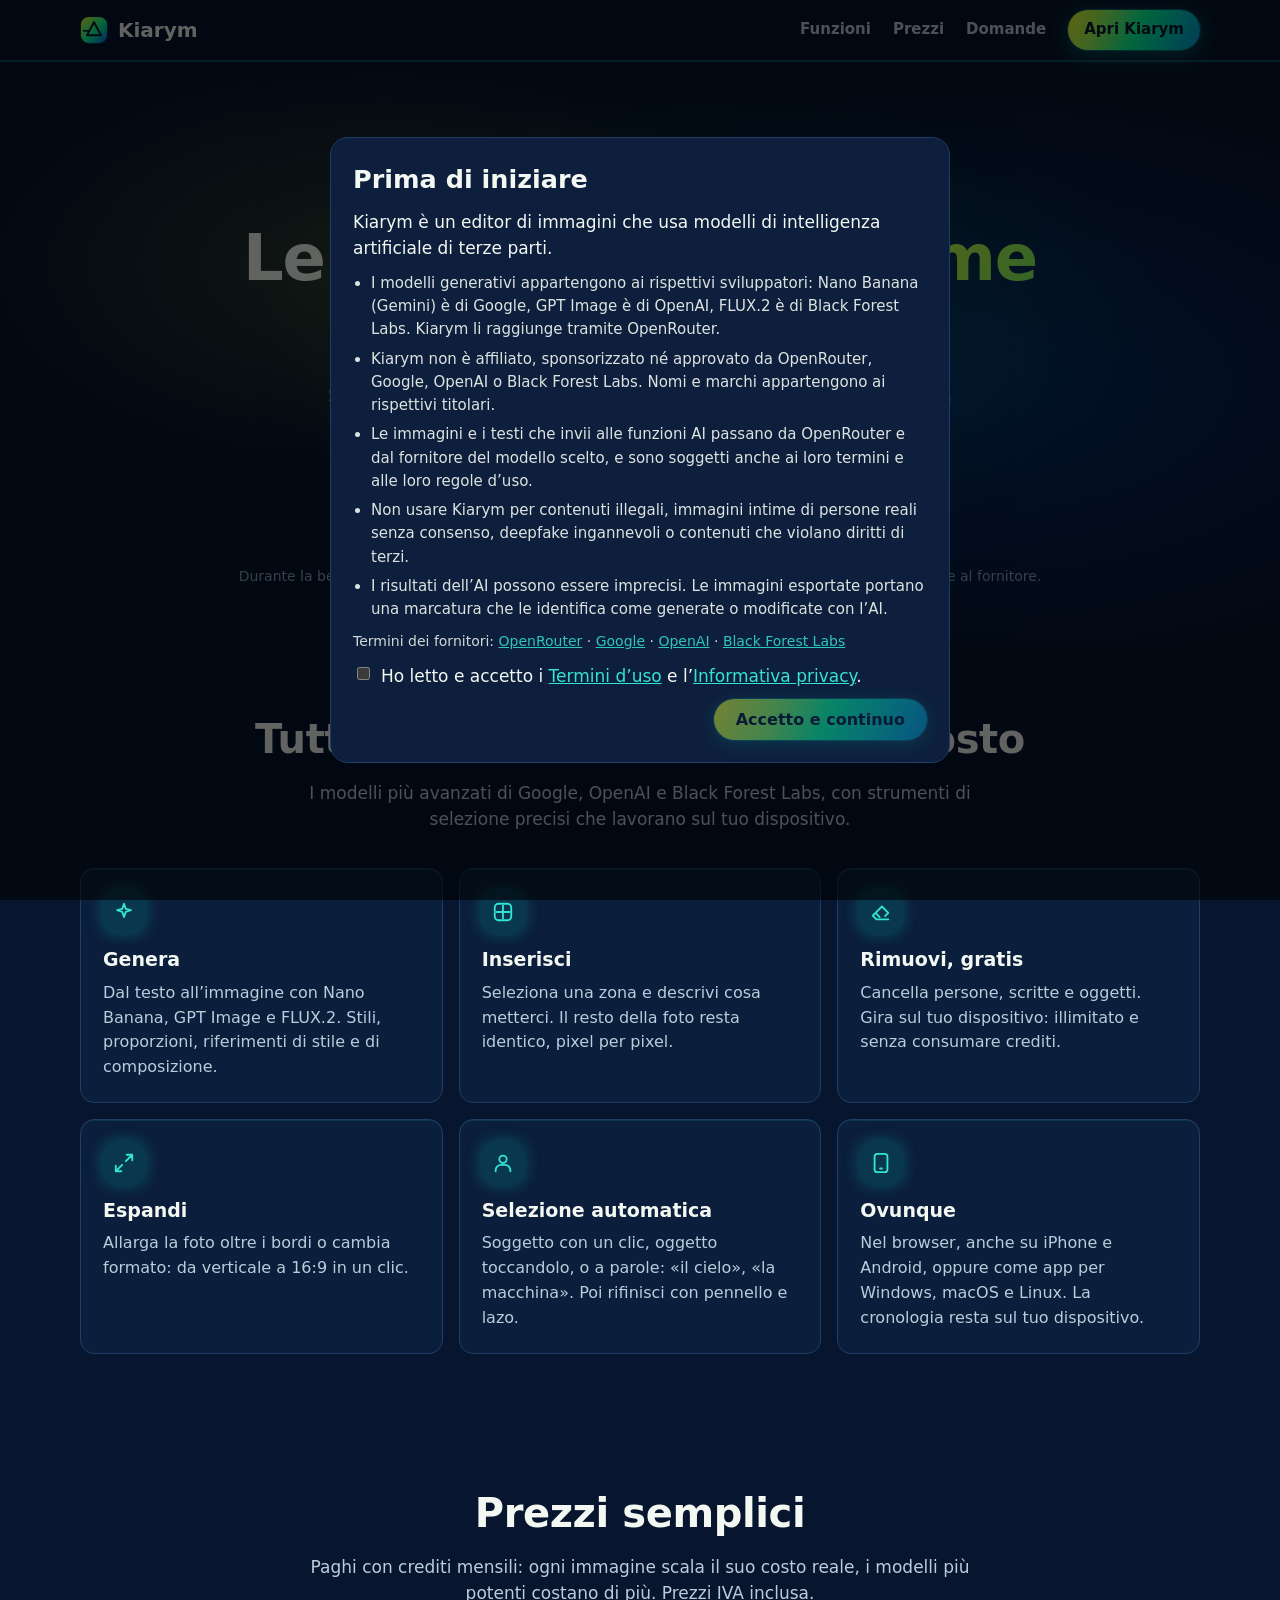
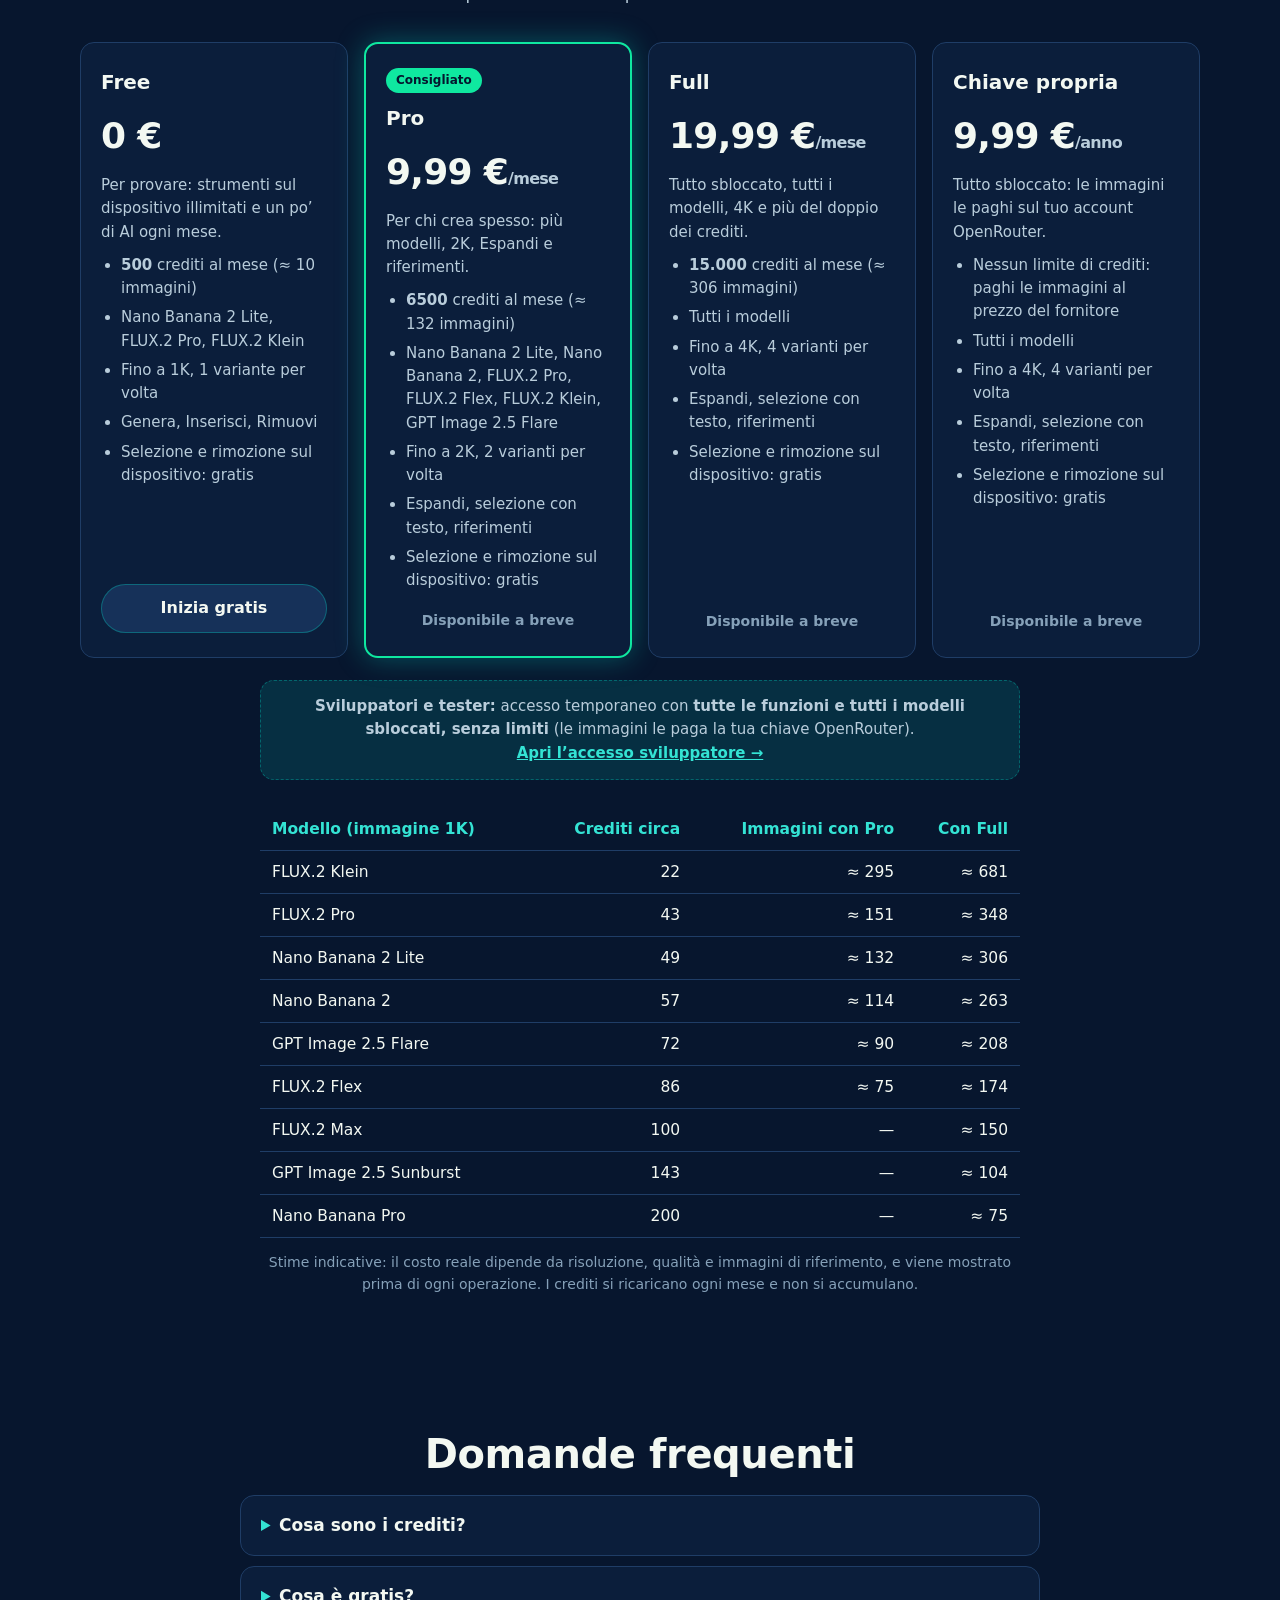
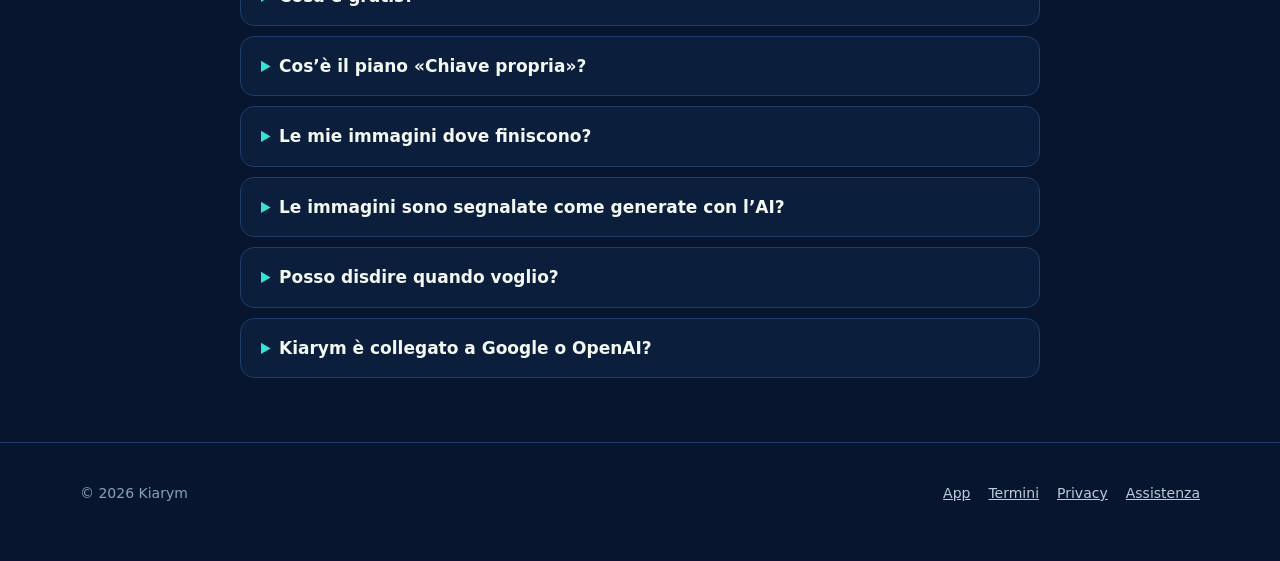
==== commit 6e76d669: "Aggiorna sito e app Kiarym (2026-09-29)" ====
--- a/index.html
+++ b/index.html
@@ -3,9 +3,9 @@
   <head>
     <meta charset="utf-8" />
     <meta name="viewport" content="width=device-width, initial-scale=1" />
-    <title>Kiaro — Editor di immagini con l’AI</title>
+    <title>Kiarym — Editor di immagini con l’AI</title>
     <meta name="description" content="Genera e modifica immagini con i migliori modelli AI: Nano Banana, GPT Image, FLUX. Selezione e rimozione gratis sul tuo dispositivo." />
-    <meta property="og:title" content="Kiaro — Editor di immagini con l’AI" />
+    <meta property="og:title" content="Kiarym — Editor di immagini con l’AI" />
     <meta property="og:description" content="Genera, riempi, rimuovi, espandi. Selezione automatica gratis sul tuo dispositivo." />
     <link rel="icon" href="data:image/svg+xml,%3Csvg xmlns=%27http://www.w3.org/2000/svg%27 viewBox=%270 0 32 32%27%3E%3Cdefs%3E%3ClinearGradient id=%27g%27 x1=%270%27 y1=%270%27 x2=%271%27 y2=%271%27%3E%3Cstop offset=%270%27 stop-color=%27%23f4fb2a%27/%3E%3Cstop offset=%27.55%27 stop-color=%27%2303ff9c%27/%3E%3Cstop offset=%271%27 stop-color=%27%230156ed%27/%3E%3C/linearGradient%3E%3C/defs%3E%3Crect x=%271%27 y=%271%27 width=%2730%27 height=%2730%27 rx=%279%27 fill=%27url(%23g)%27/%3E%3Cpath d=%27M16 7l8 15H8z%27 fill=%27none%27 stroke=%27%2304162e%27 stroke-width=%272.2%27 stroke-linejoin=%27round%27/%3E%3C/svg%3E" />
     <link rel="stylesheet" href="site.css" />
@@ -13,12 +13,12 @@
   <body data-sales="off">
     <header class="nav">
       <div class="wrap">
-        <a class="brand" href="./"><svg width="28" height="28" viewBox="0 0 32 32" aria-hidden="true"><defs><linearGradient id="lg" x1="0" y1="0" x2="1" y2="1"><stop offset="0" stop-color="#f4fb2a"/><stop offset=".55" stop-color="#03ff9c"/><stop offset="1" stop-color="#0156ed"/></linearGradient></defs><rect x="1" y="1" width="30" height="30" rx="9" fill="url(#lg)"/><path d="M16 7l8 15H8z" fill="none" stroke="#04162e" stroke-width="2.2" stroke-linejoin="round"/><path d="M4 17h7" stroke="#04162e" stroke-width="1.8" stroke-linecap="round" opacity=".9"/></svg>Kiaro</a>
+        <a class="brand" href="./"><svg width="28" height="28" viewBox="0 0 32 32" aria-hidden="true"><defs><linearGradient id="lg" x1="0" y1="0" x2="1" y2="1"><stop offset="0" stop-color="#f4fb2a"/><stop offset=".55" stop-color="#03ff9c"/><stop offset="1" stop-color="#0156ed"/></linearGradient></defs><rect x="1" y="1" width="30" height="30" rx="9" fill="url(#lg)"/><path d="M16 7l8 15H8z" fill="none" stroke="#04162e" stroke-width="2.2" stroke-linejoin="round"/><path d="M4 17h7" stroke="#04162e" stroke-width="1.8" stroke-linecap="round" opacity=".9"/></svg>Kiarym</a>
         <nav class="nav-links">
           <a href="#funzioni">Funzioni</a>
           <a href="#prezzi">Prezzi</a>
           <a href="#faq">Domande</a>
-          <a class="btn btn-primary btn-sm" href="app/">Apri Kiaro</a>
+          <a class="btn btn-primary btn-sm" href="app/">Apri Kiarym</a>
         </nav>
       </div>
     </header>
@@ -28,7 +28,7 @@
         <div class="wrap">
           <p class="beta">Beta gratuita · i piani a pagamento arrivano a breve</p>
           <h1>Le tue immagini, <span class="grad">come le immagini tu</span>.</h1>
-          <p>Scrivi cosa vuoi e Kiaro lo crea. Seleziona un oggetto con un clic e sostituiscilo, cancellalo o allarga la foto oltre i bordi. Nel browser, sul telefono o sul computer.</p>
+          <p>Scrivi cosa vuoi e Kiarym lo crea. Seleziona un oggetto con un clic e sostituiscilo, cancellalo o allarga la foto oltre i bordi. Nel browser, sul telefono o sul computer.</p>
           <div class="cta">
             <a class="btn btn-primary" href="app/">Prova gratis</a>
             <a class="btn btn-secondary" href="#prezzi">Vedi i prezzi</a>
@@ -144,11 +144,11 @@
           <div class="faq">
             <details><summary>Cosa sono i crediti?</summary><p>Sono l’unità con cui paghi le operazioni AI. Ogni immagine scala crediti in base al suo costo reale presso il fornitore del modello: un’immagine Nano Banana 2 Lite a 1K costa circa 49 crediti. Il pulsante mostra sempre la stima prima di premere.</p></details>
             <details><summary>Cosa è gratis?</summary><p>Tutto ciò che gira sul tuo dispositivo: selezione del soggetto, selezione con un clic, pennello e lazo, rimozione di oggetti e dello sfondo. Illimitato, anche senza account.<span class="only-on"> Con l’account hai anche 500 crediti AI al mese (circa 10 immagini).</span></p></details>
-            <details><summary>Cos’è il piano «Chiave propria»?</summary><p>Colleghi il tuo account OpenRouter e paghi le immagini direttamente lì, al prezzo del fornitore. A Kiaro paghi solo il software: tutte le funzioni e tutti i modelli, senza limiti di crediti.</p></details>
-            <details><summary>Le mie immagini dove finiscono?</summary><p>La cronologia resta sul tuo dispositivo. Per le operazioni AI l’immagine viene inviata al modello scelto tramite OpenRouter solo per il tempo dell’elaborazione; Kiaro non conserva copie sui propri server. Dettagli nell’<a href="privacy.html">informativa privacy</a>.</p></details>
+            <details><summary>Cos’è il piano «Chiave propria»?</summary><p>Colleghi il tuo account OpenRouter e paghi le immagini direttamente lì, al prezzo del fornitore. A Kiarym paghi solo il software: tutte le funzioni e tutti i modelli, senza limiti di crediti.</p></details>
+            <details><summary>Le mie immagini dove finiscono?</summary><p>La cronologia resta sul tuo dispositivo. Per le operazioni AI l’immagine viene inviata al modello scelto tramite OpenRouter solo per il tempo dell’elaborazione; Kiarym non conserva copie sui propri server. Dettagli nell’<a href="privacy.html">informativa privacy</a>.</p></details>
             <details><summary>Le immagini sono segnalate come generate con l’AI?</summary><p>Sì. Come richiede il Regolamento europeo sull’AI, i file generati o modificati con l’AI includono nei metadati la marcatura standard IPTC «Digital Source Type».</p></details>
             <details><summary>Posso disdire quando voglio?</summary><p>Sì, dal portale dell’abbonamento. Il piano resta attivo fino alla fine del periodo già pagato. I pagamenti sono gestiti da Lemon Squeezy, che emette anche la fattura.</p></details>
-            <details><summary>Kiaro è collegato a Google o OpenAI?</summary><p>No. Kiaro è un prodotto indipendente che usa i modelli di Google, OpenAI e Black Forest Labs tramite OpenRouter, nel rispetto delle loro condizioni d’uso.</p></details>
+            <details><summary>Kiarym è collegato a Google o OpenAI?</summary><p>No. Kiarym è un prodotto indipendente che usa i modelli di Google, OpenAI e Black Forest Labs tramite OpenRouter, nel rispetto delle loro condizioni d’uso.</p></details>
           </div>
         </div>
       </section>
@@ -156,7 +156,7 @@
 
     <footer>
       <div class="wrap">
-        <span>© 2026 Kiaro</span>
+        <span>© 2026 Kiarym</span>
         <nav>
           <a href="app/">App</a>
           <a href="termini.html">Termini</a>
@@ -168,8 +168,8 @@
     <div class="terms-backdrop" id="terms-gate" hidden>
       <div class="terms-modal" role="dialog" aria-modal="true" aria-label="Prima di iniziare">
         <h2>Prima di iniziare</h2>
-        <p>Kiaro è un editor di immagini che usa modelli di intelligenza artificiale di terze parti.</p>
-        <ul><li>I modelli generativi appartengono ai rispettivi sviluppatori: Nano Banana (Gemini) è di Google, GPT Image è di OpenAI, FLUX.2 è di Black Forest Labs. Kiaro li raggiunge tramite OpenRouter.</li><li>Kiaro non è affiliato, sponsorizzato né approvato da OpenRouter, Google, OpenAI o Black Forest Labs. Nomi e marchi appartengono ai rispettivi titolari.</li><li>Le immagini e i testi che invii alle funzioni AI passano da OpenRouter e dal fornitore del modello scelto, e sono soggetti anche ai loro termini e alle loro regole d’uso.</li><li>Non usare Kiaro per contenuti illegali, immagini intime di persone reali senza consenso, deepfake ingannevoli o contenuti che violano diritti di terzi.</li><li>I risultati dell’AI possono essere imprecisi. Le immagini esportate portano una marcatura che le identifica come generate o modificate con l’AI.</li></ul>
+        <p>Kiarym è un editor di immagini che usa modelli di intelligenza artificiale di terze parti.</p>
+        <ul><li>I modelli generativi appartengono ai rispettivi sviluppatori: Nano Banana (Gemini) è di Google, GPT Image è di OpenAI, FLUX.2 è di Black Forest Labs. Kiarym li raggiunge tramite OpenRouter.</li><li>Kiarym non è affiliato, sponsorizzato né approvato da OpenRouter, Google, OpenAI o Black Forest Labs. Nomi e marchi appartengono ai rispettivi titolari.</li><li>Le immagini e i testi che invii alle funzioni AI passano da OpenRouter e dal fornitore del modello scelto, e sono soggetti anche ai loro termini e alle loro regole d’uso.</li><li>Non usare Kiarym per contenuti illegali, immagini intime di persone reali senza consenso, deepfake ingannevoli o contenuti che violano diritti di terzi.</li><li>I risultati dell’AI possono essere imprecisi. Le immagini esportate portano una marcatura che le identifica come generate o modificate con l’AI.</li></ul>
         <p class="small">Termini dei fornitori: <a href="https://openrouter.ai/terms" target="_blank" rel="noreferrer">OpenRouter</a> · <a href="https://policies.google.com/terms/generative-ai/use-policy" target="_blank" rel="noreferrer">Google</a> · <a href="https://openai.com/policies/usage-policies" target="_blank" rel="noreferrer">OpenAI</a> · <a href="https://bfl.ai" target="_blank" rel="noreferrer">Black Forest Labs</a></p>
         <label class="terms-check"><input type="checkbox" id="terms-check" /> <span>Ho letto e accetto i <a href="termini.html" target="_blank" rel="noreferrer">Termini d’uso</a> e l’<a href="privacy.html" target="_blank" rel="noreferrer">Informativa privacy</a>.</span></label>
         <button class="btn btn-primary" id="terms-accept" disabled>Accetto e continuo</button>
@@ -177,7 +177,7 @@
     </div>
     <script>
       (function () {
-        var K = "kiaro.termsAccepted", V = "2026-09-29";
+        var K = "kiaro.termsAccepted", V = "2026-09-30";
         try { if (localStorage.getItem(K) === V) return; } catch (e) {}
         var g = document.getElementById('terms-gate'), c = document.getElementById('terms-check'), b = document.getElementById('terms-accept');
         g.hidden = false;
--- a/site.css
+++ b/site.css
@@ -1,4 +1,4 @@
-/* Sito di presentazione di Kiaro. Stessi colori dell'app (src/styles/tokens.css). */
+/* Sito di presentazione di Kiarym. Stessi colori dell'app (src/styles/tokens.css). */
 :root {
   --font: 'Source Sans 3', 'Segoe UI', system-ui, -apple-system, sans-serif;
   --accent: #0fe8a0;
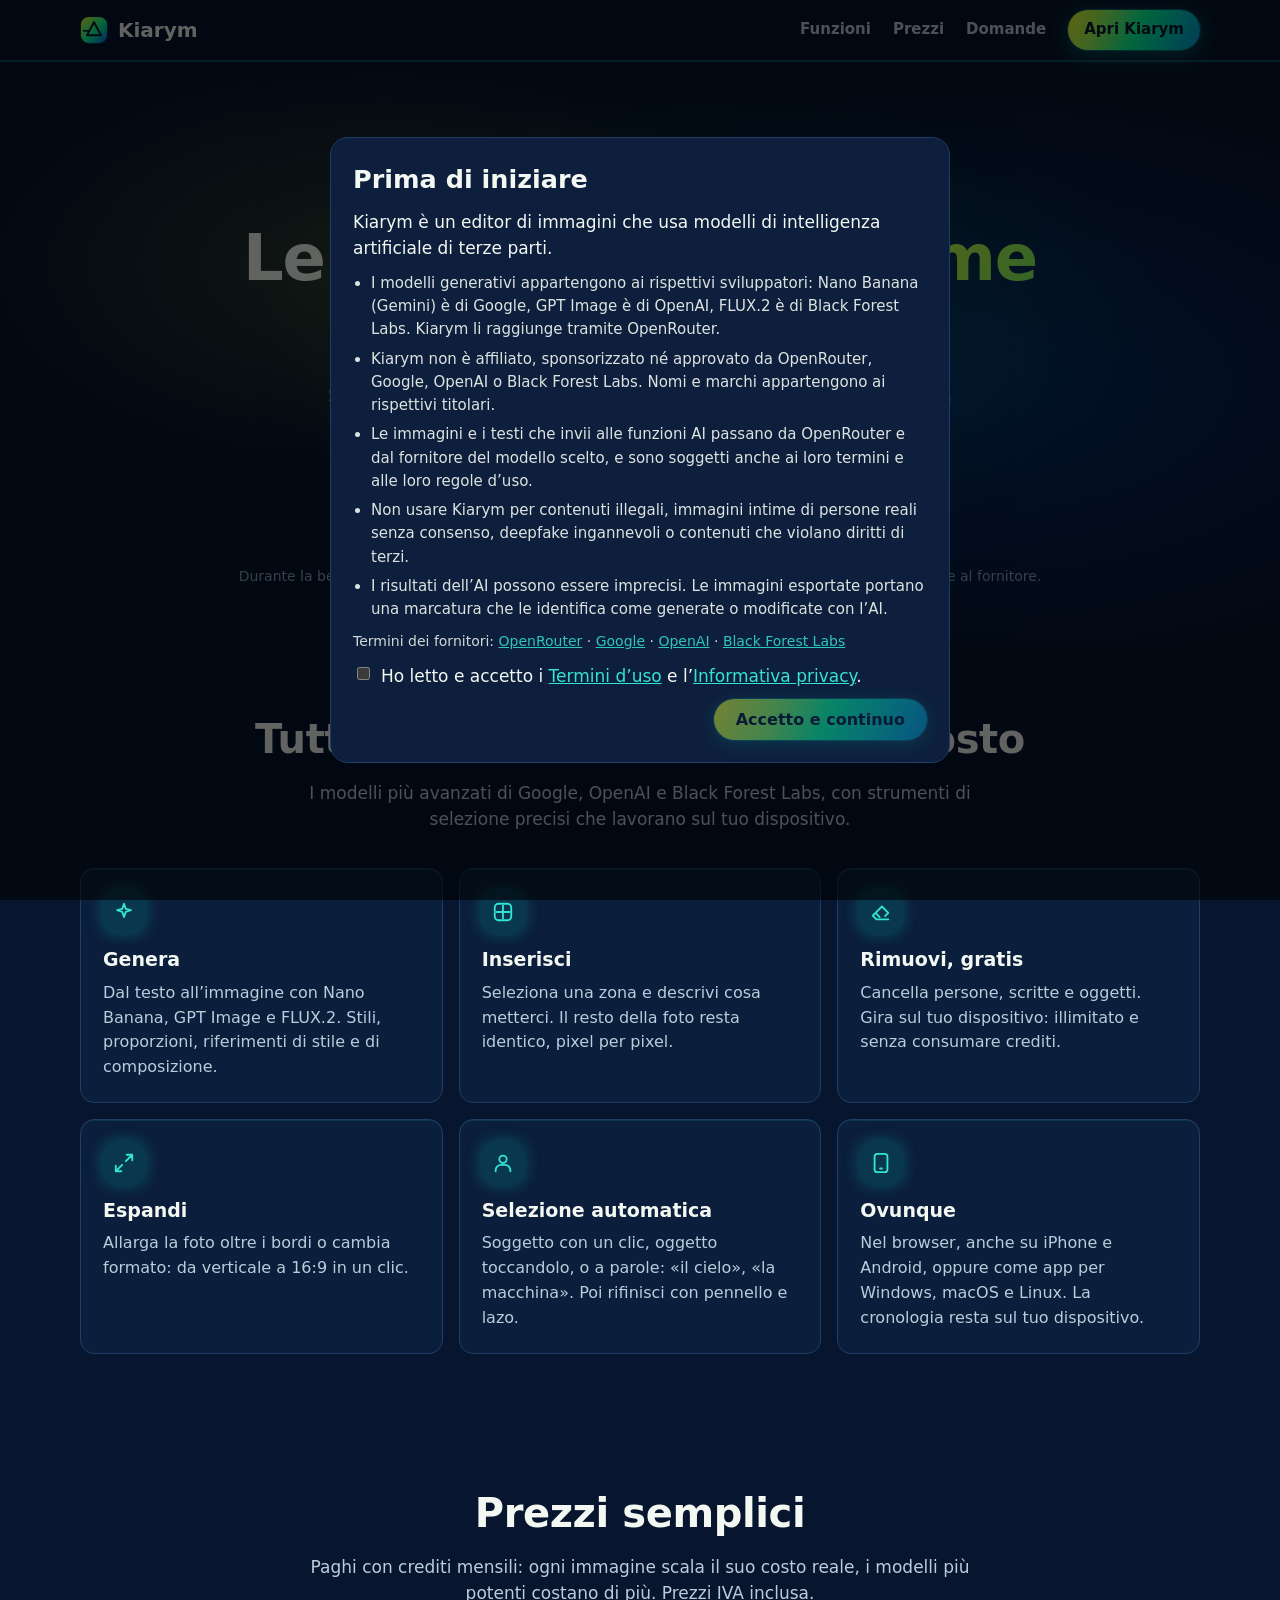
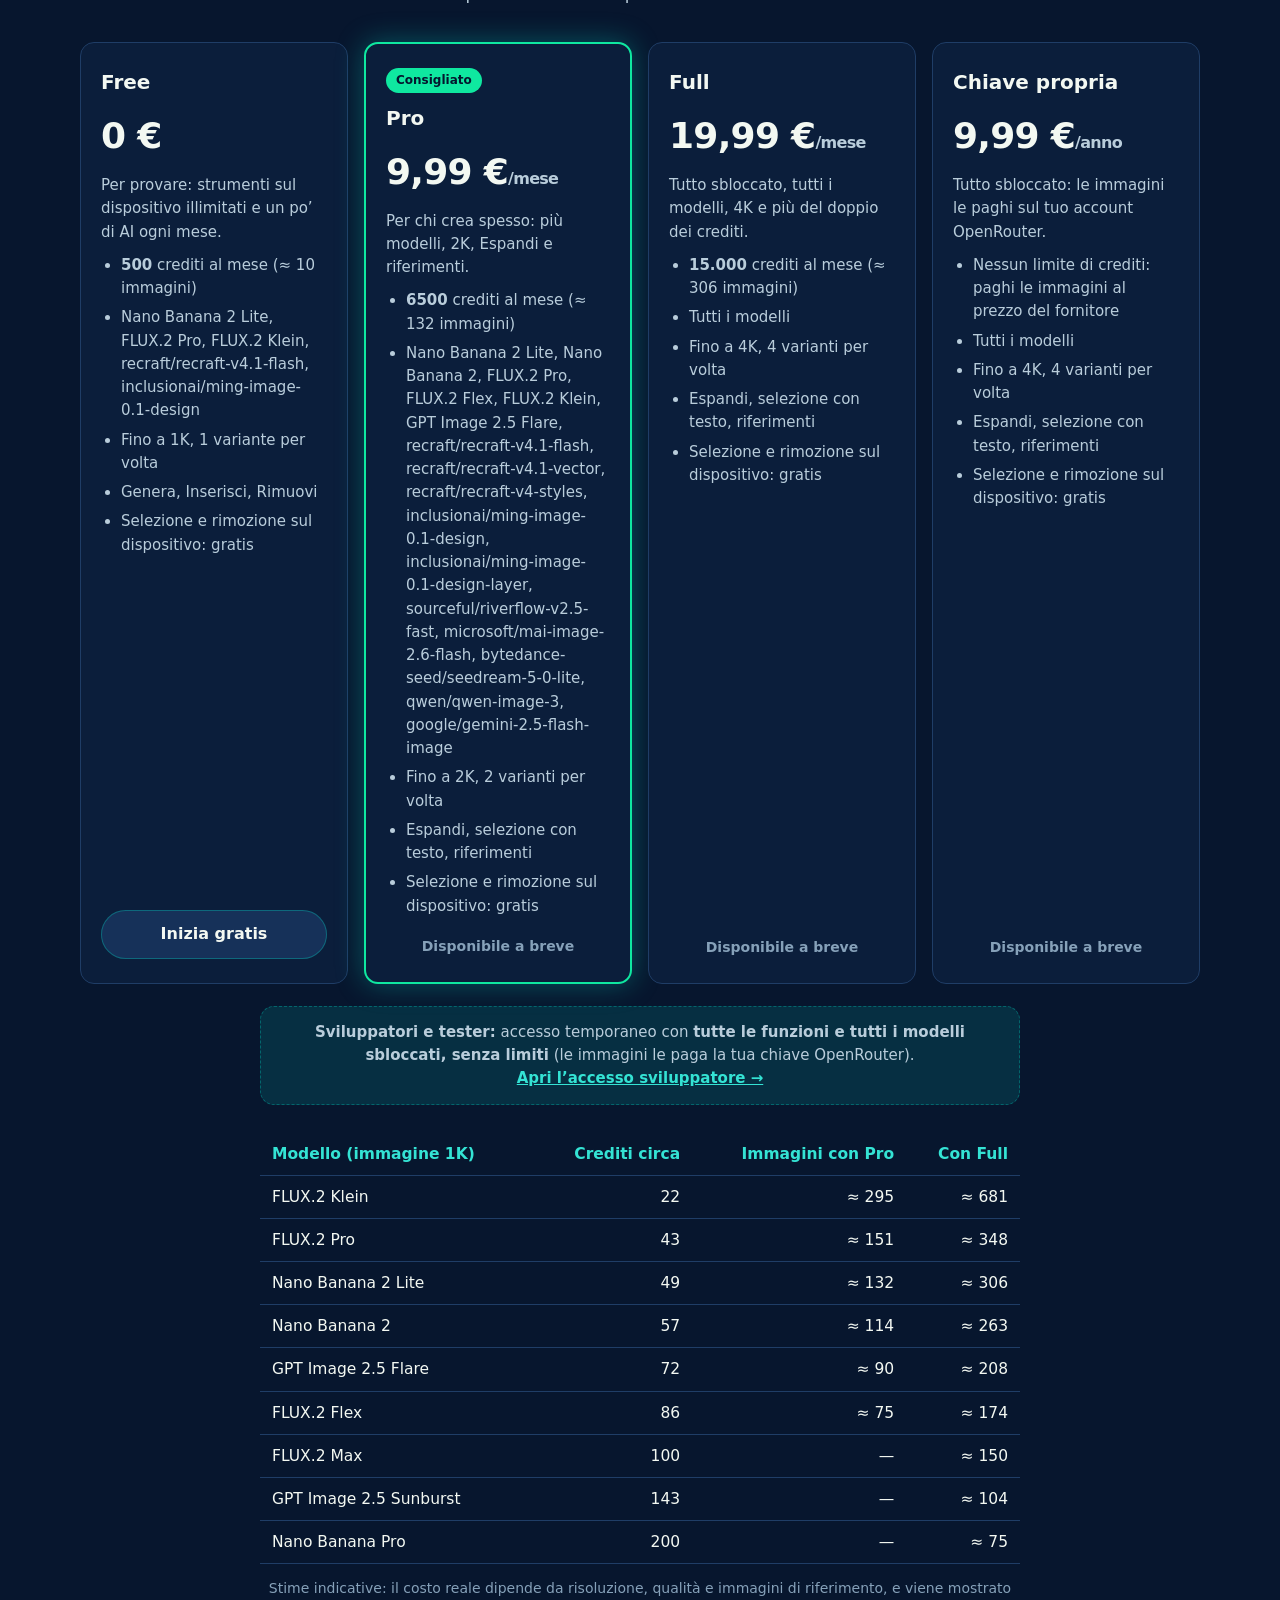
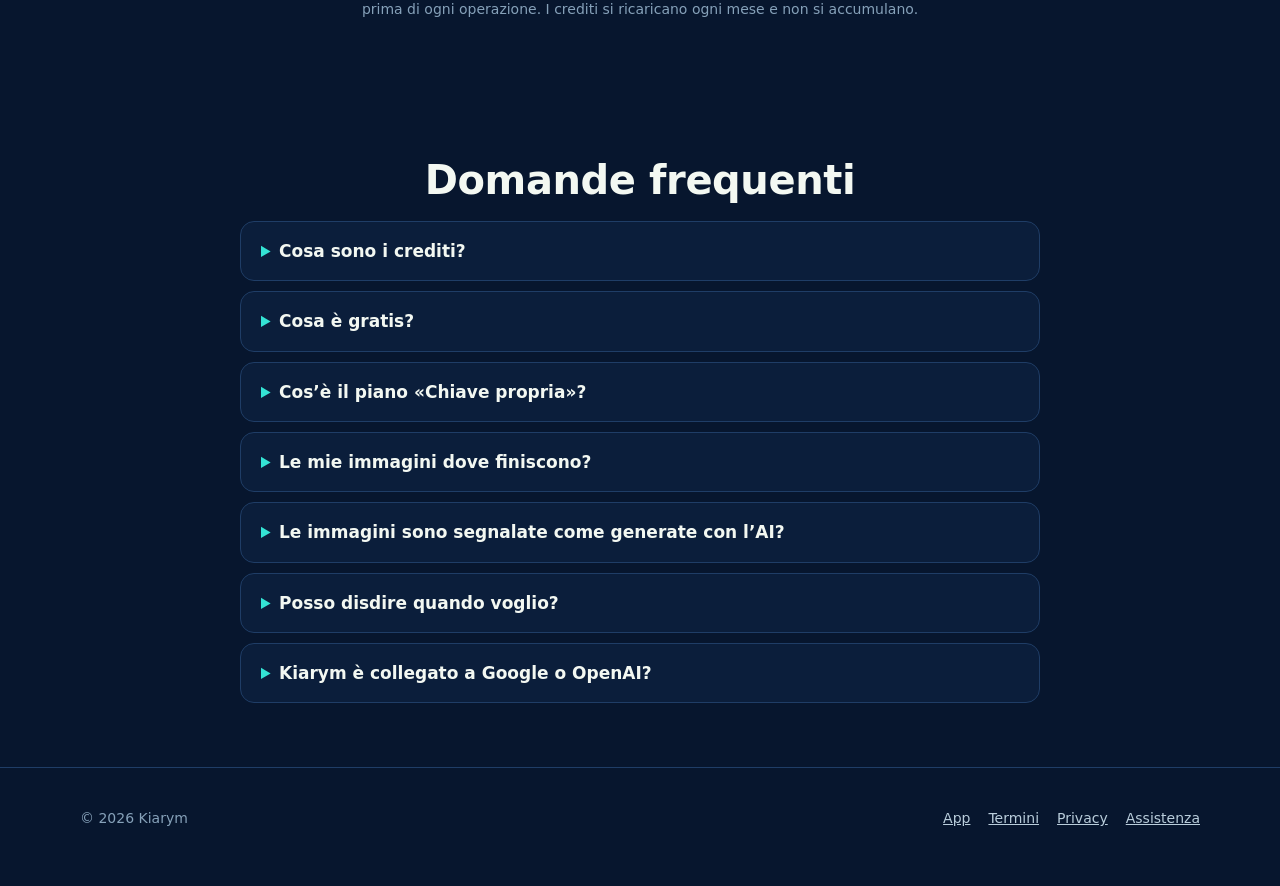
==== commit 85cdc9e6: "Aggiorna sito e app Kiarym (2026-09-30)" ====
--- a/index.html
+++ b/index.html
@@ -99,7 +99,7 @@
               <h3>Free</h3>
               <div class="price">0 €</div>
               <p class="tag">Per provare: strumenti sul dispositivo illimitati e un po’ di AI ogni mese.</p>
-              <ul><li><strong>500</strong> crediti al mese (≈ 10 immagini)</li><li>Nano Banana 2 Lite, FLUX.2 Pro, FLUX.2 Klein</li><li>Fino a 1K, 1 variante per volta</li><li>Genera, Inserisci, Rimuovi</li><li>Selezione e rimozione sul dispositivo: gratis</li></ul>
+              <ul><li><strong>500</strong> crediti al mese (≈ 10 immagini)</li><li>Nano Banana 2 Lite, FLUX.2 Pro, FLUX.2 Klein, recraft/recraft-v4.1-flash, inclusionai/ming-image-0.1-design</li><li>Fino a 1K, 1 variante per volta</li><li>Genera, Inserisci, Rimuovi</li><li>Selezione e rimozione sul dispositivo: gratis</li></ul>
               <a class="btn btn-secondary" href="app/">Inizia gratis</a>
             </article>
             <article class="plan featured" data-plan="pro">
@@ -107,7 +107,7 @@
               <h3>Pro</h3>
               <div class="price">9,99 €<span>/mese</span></div>
               <p class="tag">Per chi crea spesso: più modelli, 2K, Espandi e riferimenti.</p>
-              <ul><li><strong>6500</strong> crediti al mese (≈ 132 immagini)</li><li>Nano Banana 2 Lite, Nano Banana 2, FLUX.2 Pro, FLUX.2 Flex, FLUX.2 Klein, GPT Image 2.5 Flare</li><li>Fino a 2K, 2 varianti per volta</li><li>Espandi, selezione con testo, riferimenti</li><li>Selezione e rimozione sul dispositivo: gratis</li></ul>
+              <ul><li><strong>6500</strong> crediti al mese (≈ 132 immagini)</li><li>Nano Banana 2 Lite, Nano Banana 2, FLUX.2 Pro, FLUX.2 Flex, FLUX.2 Klein, GPT Image 2.5 Flare, recraft/recraft-v4.1-flash, recraft/recraft-v4.1-vector, recraft/recraft-v4-styles, inclusionai/ming-image-0.1-design, inclusionai/ming-image-0.1-design-layer, sourceful/riverflow-v2.5-fast, microsoft/mai-image-2.6-flash, bytedance-seed/seedream-5-0-lite, qwen/qwen-image-3, google/gemini-2.5-flash-image</li><li>Fino a 2K, 2 varianti per volta</li><li>Espandi, selezione con testo, riferimenti</li><li>Selezione e rimozione sul dispositivo: gratis</li></ul>
               <a class="btn btn-primary buy" href="app/?plans=1">Scegli Pro</a><span class="soon">Disponibile a breve</span>
             </article>
             <article class="plan" data-plan="full">
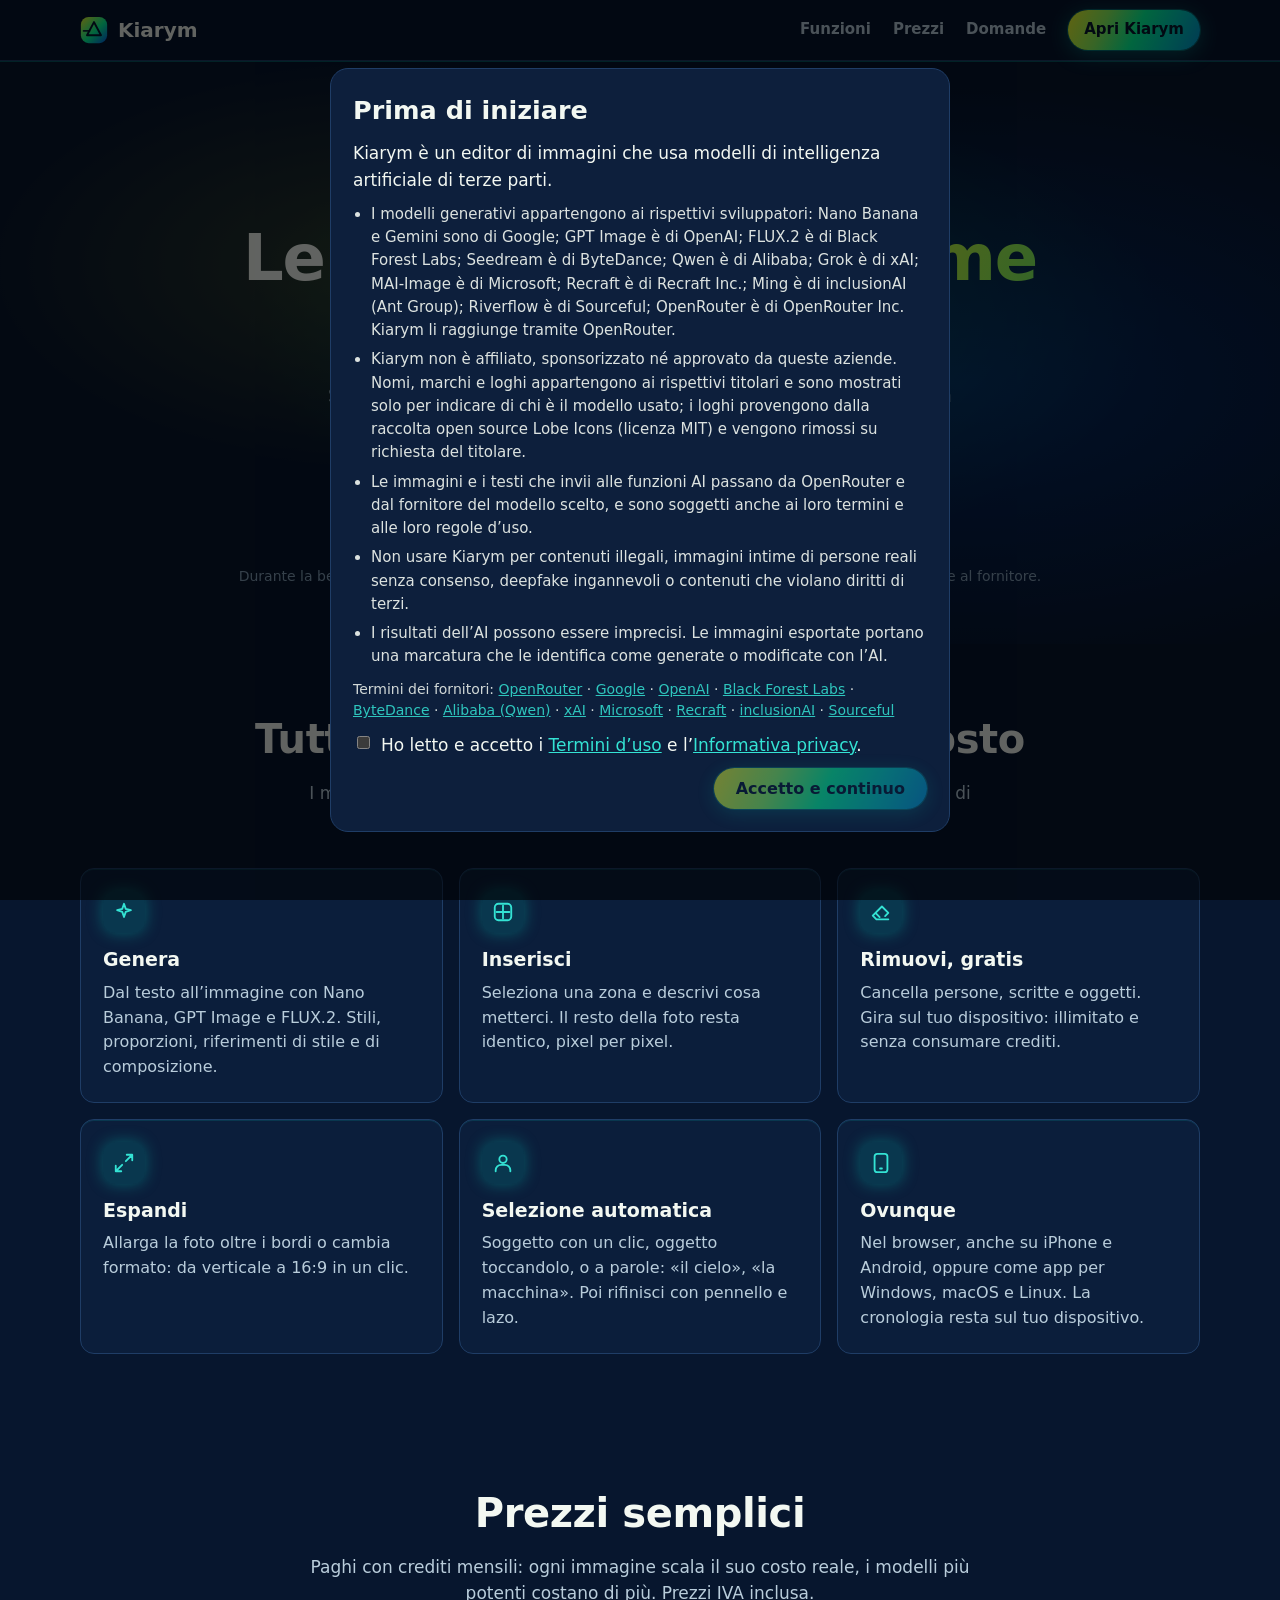
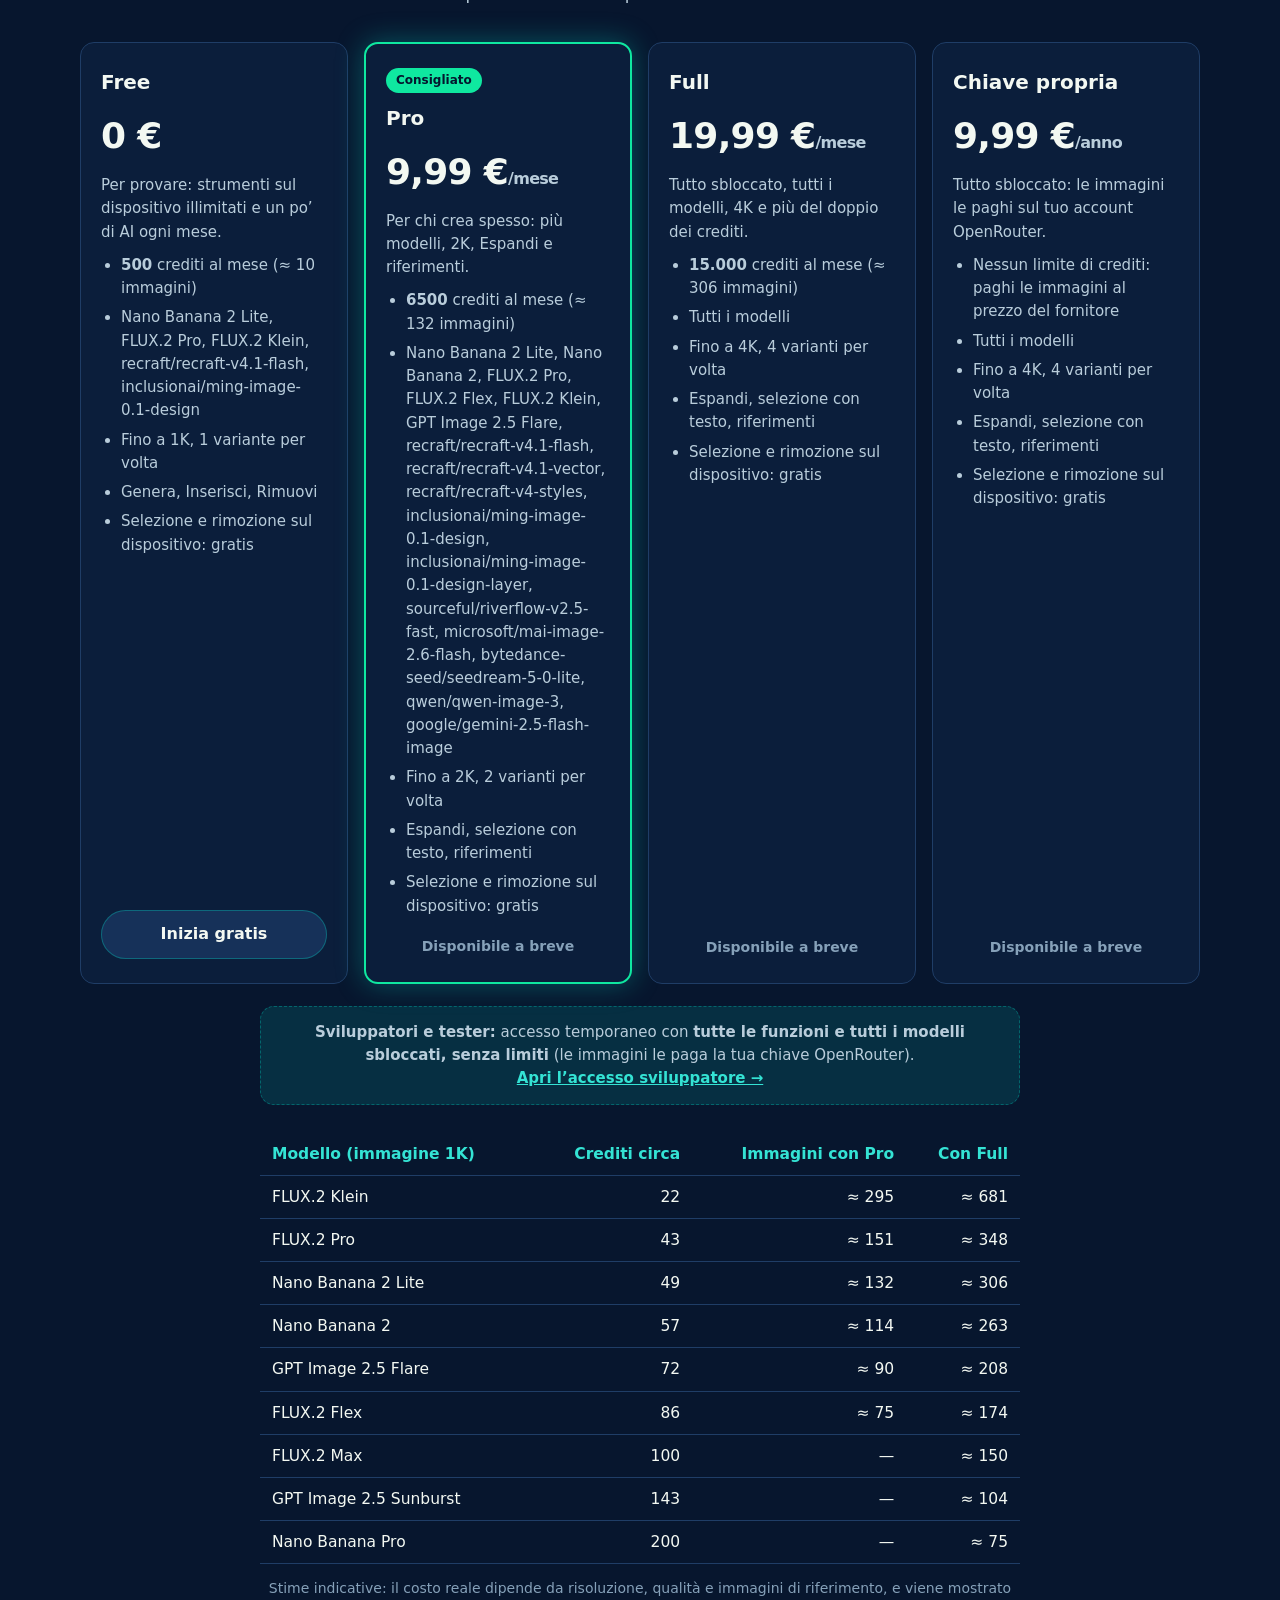
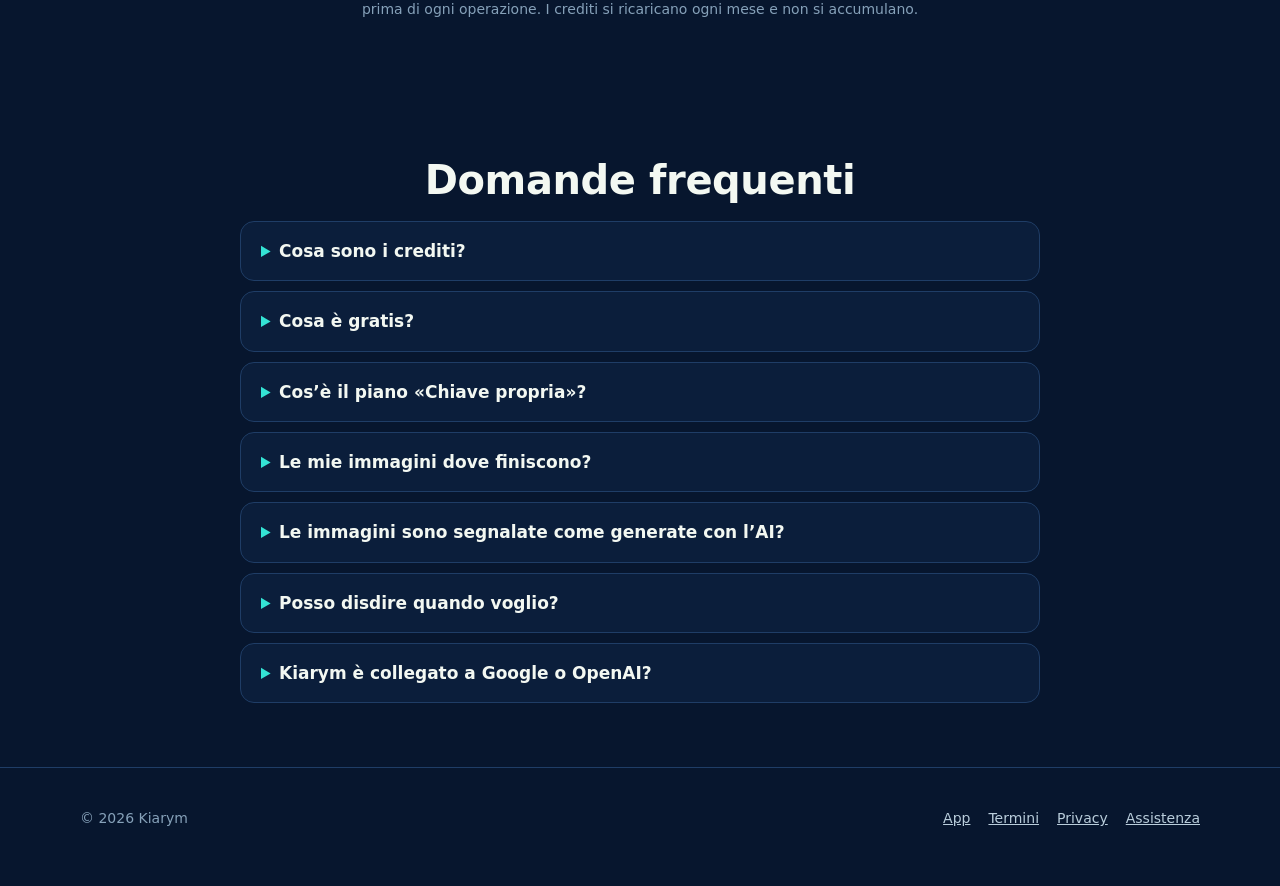
==== commit ef77194a: "Aggiorna sito e app Kiarym (2026-09-30)" ====
--- a/index.html
+++ b/index.html
@@ -169,15 +169,15 @@
       <div class="terms-modal" role="dialog" aria-modal="true" aria-label="Prima di iniziare">
         <h2>Prima di iniziare</h2>
         <p>Kiarym è un editor di immagini che usa modelli di intelligenza artificiale di terze parti.</p>
-        <ul><li>I modelli generativi appartengono ai rispettivi sviluppatori: Nano Banana (Gemini) è di Google, GPT Image è di OpenAI, FLUX.2 è di Black Forest Labs. Kiarym li raggiunge tramite OpenRouter.</li><li>Kiarym non è affiliato, sponsorizzato né approvato da OpenRouter, Google, OpenAI o Black Forest Labs. Nomi e marchi appartengono ai rispettivi titolari.</li><li>Le immagini e i testi che invii alle funzioni AI passano da OpenRouter e dal fornitore del modello scelto, e sono soggetti anche ai loro termini e alle loro regole d’uso.</li><li>Non usare Kiarym per contenuti illegali, immagini intime di persone reali senza consenso, deepfake ingannevoli o contenuti che violano diritti di terzi.</li><li>I risultati dell’AI possono essere imprecisi. Le immagini esportate portano una marcatura che le identifica come generate o modificate con l’AI.</li></ul>
-        <p class="small">Termini dei fornitori: <a href="https://openrouter.ai/terms" target="_blank" rel="noreferrer">OpenRouter</a> · <a href="https://policies.google.com/terms/generative-ai/use-policy" target="_blank" rel="noreferrer">Google</a> · <a href="https://openai.com/policies/usage-policies" target="_blank" rel="noreferrer">OpenAI</a> · <a href="https://bfl.ai" target="_blank" rel="noreferrer">Black Forest Labs</a></p>
+        <ul><li>I modelli generativi appartengono ai rispettivi sviluppatori: Nano Banana e Gemini sono di Google; GPT Image è di OpenAI; FLUX.2 è di Black Forest Labs; Seedream è di ByteDance; Qwen è di Alibaba; Grok è di xAI; MAI-Image è di Microsoft; Recraft è di Recraft Inc.; Ming è di inclusionAI (Ant Group); Riverflow è di Sourceful; OpenRouter è di OpenRouter Inc. Kiarym li raggiunge tramite OpenRouter.</li><li>Kiarym non è affiliato, sponsorizzato né approvato da queste aziende. Nomi, marchi e loghi appartengono ai rispettivi titolari e sono mostrati solo per indicare di chi è il modello usato; i loghi provengono dalla raccolta open source Lobe Icons (licenza MIT) e vengono rimossi su richiesta del titolare.</li><li>Le immagini e i testi che invii alle funzioni AI passano da OpenRouter e dal fornitore del modello scelto, e sono soggetti anche ai loro termini e alle loro regole d’uso.</li><li>Non usare Kiarym per contenuti illegali, immagini intime di persone reali senza consenso, deepfake ingannevoli o contenuti che violano diritti di terzi.</li><li>I risultati dell’AI possono essere imprecisi. Le immagini esportate portano una marcatura che le identifica come generate o modificate con l’AI.</li></ul>
+        <p class="small">Termini dei fornitori: <a href="https://openrouter.ai/terms" target="_blank" rel="noreferrer">OpenRouter</a> · <a href="https://policies.google.com/terms/generative-ai/use-policy" target="_blank" rel="noreferrer">Google</a> · <a href="https://openai.com/policies/usage-policies" target="_blank" rel="noreferrer">OpenAI</a> · <a href="https://bfl.ai" target="_blank" rel="noreferrer">Black Forest Labs</a> · <a href="https://seed.bytedance.com" target="_blank" rel="noreferrer">ByteDance</a> · <a href="https://qwen.ai" target="_blank" rel="noreferrer">Alibaba (Qwen)</a> · <a href="https://x.ai/legal" target="_blank" rel="noreferrer">xAI</a> · <a href="https://www.microsoft.com/servicesagreement" target="_blank" rel="noreferrer">Microsoft</a> · <a href="https://www.recraft.ai/terms" target="_blank" rel="noreferrer">Recraft</a> · <a href="https://huggingface.co/inclusionAI" target="_blank" rel="noreferrer">inclusionAI</a> · <a href="https://www.sourceful.com" target="_blank" rel="noreferrer">Sourceful</a></p>
         <label class="terms-check"><input type="checkbox" id="terms-check" /> <span>Ho letto e accetto i <a href="termini.html" target="_blank" rel="noreferrer">Termini d’uso</a> e l’<a href="privacy.html" target="_blank" rel="noreferrer">Informativa privacy</a>.</span></label>
         <button class="btn btn-primary" id="terms-accept" disabled>Accetto e continuo</button>
       </div>
     </div>
     <script>
       (function () {
-        var K = "kiaro.termsAccepted", V = "2026-09-30";
+        var K = "kiaro.termsAccepted", V = "2026-10-01";
         try { if (localStorage.getItem(K) === V) return; } catch (e) {}
         var g = document.getElementById('terms-gate'), c = document.getElementById('terms-check'), b = document.getElementById('terms-accept');
         g.hidden = false;
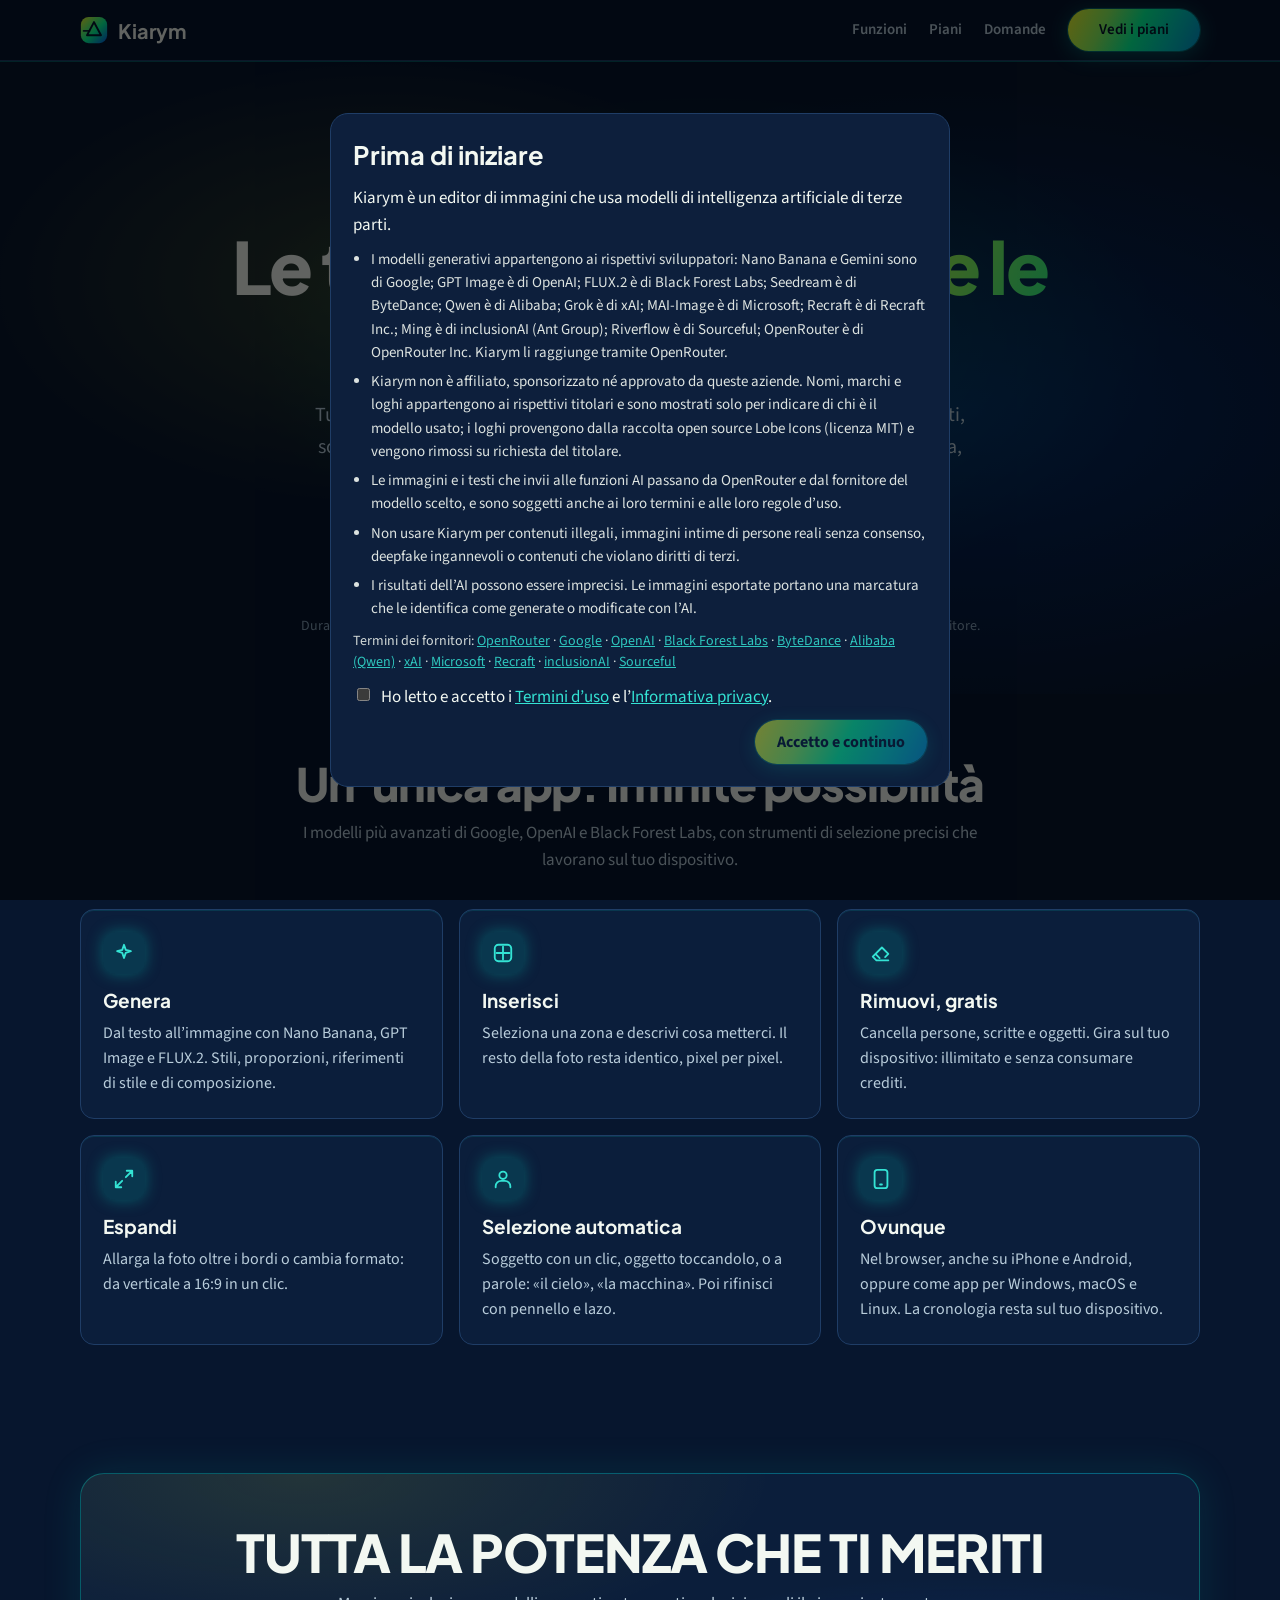
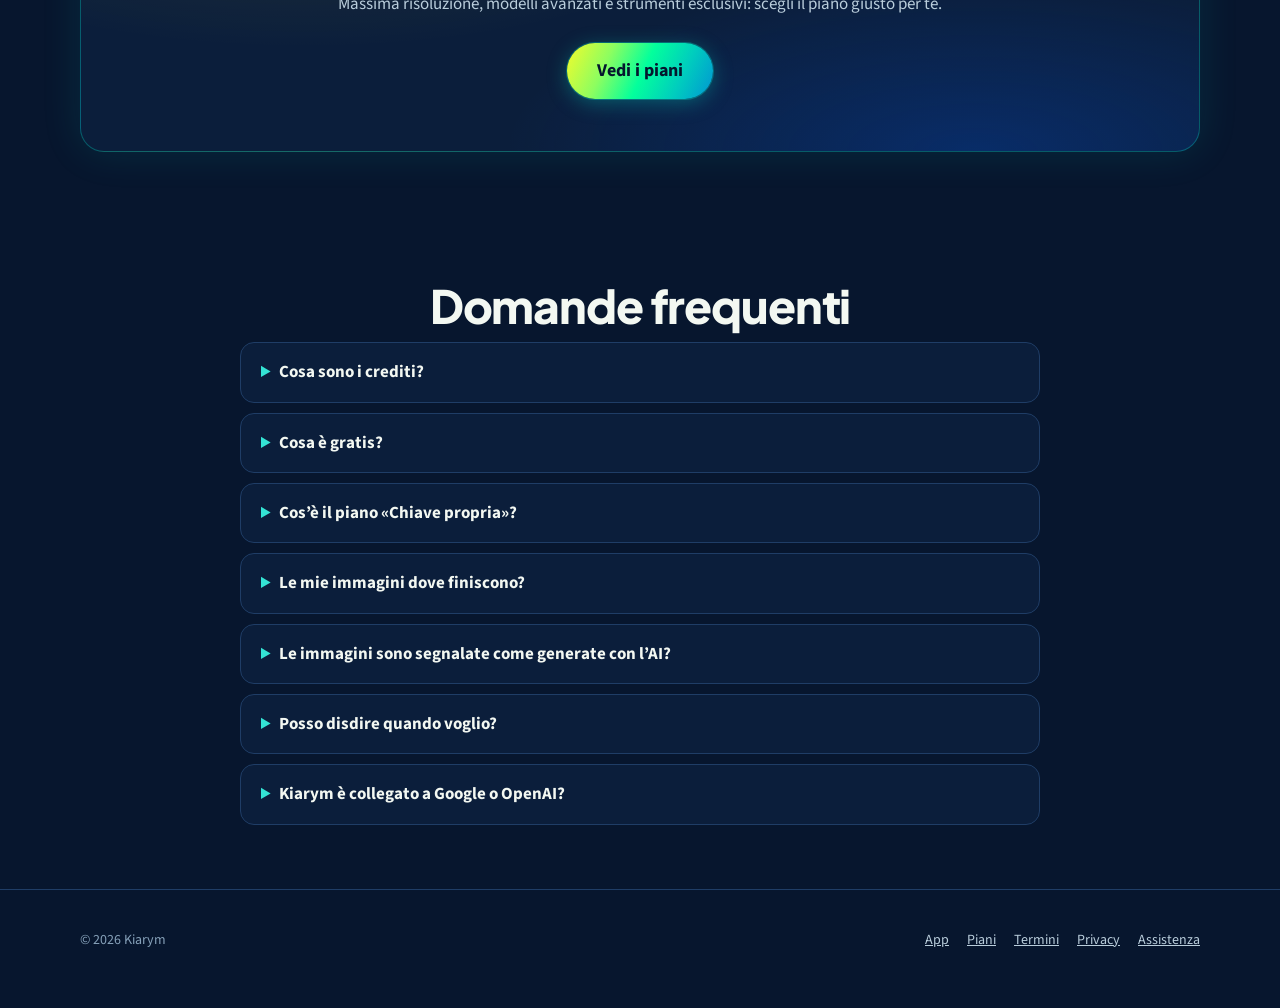
==== commit 8a23acec: "Aggiorna sito e app Kiarym (2026-10-05)" ====
--- a/index.html
+++ b/index.html
@@ -8,6 +8,9 @@
     <meta property="og:title" content="Kiarym — Editor di immagini con l’AI" />
     <meta property="og:description" content="Genera, riempi, rimuovi, espandi. Selezione automatica gratis sul tuo dispositivo." />
     <link rel="icon" href="data:image/svg+xml,%3Csvg xmlns=%27http://www.w3.org/2000/svg%27 viewBox=%270 0 32 32%27%3E%3Cdefs%3E%3ClinearGradient id=%27g%27 x1=%270%27 y1=%270%27 x2=%271%27 y2=%271%27%3E%3Cstop offset=%270%27 stop-color=%27%23f4fb2a%27/%3E%3Cstop offset=%27.55%27 stop-color=%27%2303ff9c%27/%3E%3Cstop offset=%271%27 stop-color=%27%230156ed%27/%3E%3C/linearGradient%3E%3C/defs%3E%3Crect x=%271%27 y=%271%27 width=%2730%27 height=%2730%27 rx=%279%27 fill=%27url(%23g)%27/%3E%3Cpath d=%27M16 7l8 15H8z%27 fill=%27none%27 stroke=%27%2304162e%27 stroke-width=%272.2%27 stroke-linejoin=%27round%27/%3E%3C/svg%3E" />
+    <link rel="preconnect" href="https://fonts.googleapis.com" />
+    <link rel="preconnect" href="https://fonts.gstatic.com" crossorigin />
+    <link rel="stylesheet" href="https://fonts.googleapis.com/css2?family=Plus+Jakarta+Sans:wght@600;700;800&family=Source+Sans+3:wght@400;600;700&display=swap" />
     <link rel="stylesheet" href="site.css" />
   </head>
   <body data-sales="off">
@@ -16,9 +19,9 @@
         <a class="brand" href="./"><svg width="28" height="28" viewBox="0 0 32 32" aria-hidden="true"><defs><linearGradient id="lg" x1="0" y1="0" x2="1" y2="1"><stop offset="0" stop-color="#f4fb2a"/><stop offset=".55" stop-color="#03ff9c"/><stop offset="1" stop-color="#0156ed"/></linearGradient></defs><rect x="1" y="1" width="30" height="30" rx="9" fill="url(#lg)"/><path d="M16 7l8 15H8z" fill="none" stroke="#04162e" stroke-width="2.2" stroke-linejoin="round"/><path d="M4 17h7" stroke="#04162e" stroke-width="1.8" stroke-linecap="round" opacity=".9"/></svg>Kiarym</a>
         <nav class="nav-links">
           <a href="#funzioni">Funzioni</a>
-          <a href="#prezzi">Prezzi</a>
+          <a href="piani.html">Piani</a>
           <a href="#faq">Domande</a>
-          <a class="btn btn-primary btn-sm" href="app/">Apri Kiarym</a>
+          <a class="btn btn-primary btn-sm" id="nav-cta" href="piani.html">Vedi i piani</a>
         </nav>
       </div>
     </header>
@@ -28,10 +31,9 @@
         <div class="wrap">
           <p class="beta">Beta gratuita · i piani a pagamento arrivano a breve</p>
           <h1>Le tue immagini, <span class="grad">come le immagini tu</span>.</h1>
-          <p>Scrivi cosa vuoi e Kiarym lo crea. Seleziona un oggetto con un clic e sostituiscilo, cancellalo o allarga la foto oltre i bordi. Nel browser, sul telefono o sul computer.</p>
+          <p>Tu descrivi, Kiarym crea. Modifica ogni dettaglio con un clic: elimina elementi, sostituisci oggetti o estendi gli sfondi senza limiti. Disponibile ovunque tu sia, da desktop e mobile.</p>
           <div class="cta">
-            <a class="btn btn-primary" href="app/">Prova gratis</a>
-            <a class="btn btn-secondary" href="#prezzi">Vedi i prezzi</a>
+            <a class="btn btn-primary btn-xl" id="hero-cta" href="app/">Apri Kiarym</a>
           </div>
           <small class="only-on">Nessuna installazione. Basta un’email per iniziare.</small>
           <small class="only-off">Durante la beta le funzioni AI usano la tua chiave OpenRouter: paghi solo quello che usi, direttamente al fornitore.</small>
@@ -40,7 +42,7 @@
 
       <section id="funzioni">
         <div class="wrap">
-          <h2>Tutto quello che serve, in un posto</h2>
+          <h2>Un’unica app. Infinite possibilità</h2>
           <p class="lead">I modelli più avanzati di Google, OpenAI e Black Forest Labs, con strumenti di selezione precisi che lavorano sul tuo dispositivo.</p>
           <div class="grid">
             <div class="card">
@@ -84,57 +86,16 @@
           <div class="steps">
             <div class="card"><h3>Accedi con l’email</h3><p>Ricevi un codice, niente password. Hai subito 500 crediti gratis ogni mese.</p></div>
             <div class="card"><h3>Crea e modifica</h3><p>Ogni operazione AI mostra prima quanti crediti costa. Selezione e rimozione sul dispositivo sono sempre gratis.</p></div>
-            <div class="card"><h3>Scegli un piano se ti serve</h3><p>Più crediti, più modelli, risoluzioni più alte. Disdici quando vuoi, in due clic.</p></div>
+            <div class="card"><h3>Scegli un piano se ti serve</h3><p>Più crediti, più modelli, risoluzioni più alte. Disdici quando vuoi, in due clic. <a href="piani.html">Vedi i piani</a></p></div>
           </div>
         </div>
       </section>
 
-      <section id="prezzi">
+      <section class="band">
         <div class="wrap">
-          <h2>Prezzi semplici</h2>
-          <p class="lead">Paghi con crediti mensili: ogni immagine scala il suo costo reale, i modelli più potenti costano di più. Prezzi IVA inclusa.</p>
-          <div class="plans">
-            <article class="plan" data-plan="free">
-              
-              <h3>Free</h3>
-              <div class="price">0 €</div>
-              <p class="tag">Per provare: strumenti sul dispositivo illimitati e un po’ di AI ogni mese.</p>
-              <ul><li><strong>500</strong> crediti al mese (≈ 10 immagini)</li><li>Nano Banana 2 Lite, FLUX.2 Pro, FLUX.2 Klein, recraft/recraft-v4.1-flash, inclusionai/ming-image-0.1-design</li><li>Fino a 1K, 1 variante per volta</li><li>Genera, Inserisci, Rimuovi</li><li>Selezione e rimozione sul dispositivo: gratis</li></ul>
-              <a class="btn btn-secondary" href="app/">Inizia gratis</a>
-            </article>
-            <article class="plan featured" data-plan="pro">
-              <span class="badge">Consigliato</span>
-              <h3>Pro</h3>
-              <div class="price">9,99 €<span>/mese</span></div>
-              <p class="tag">Per chi crea spesso: più modelli, 2K, Espandi e riferimenti.</p>
-              <ul><li><strong>6500</strong> crediti al mese (≈ 132 immagini)</li><li>Nano Banana 2 Lite, Nano Banana 2, FLUX.2 Pro, FLUX.2 Flex, FLUX.2 Klein, GPT Image 2.5 Flare, recraft/recraft-v4.1-flash, recraft/recraft-v4.1-vector, recraft/recraft-v4-styles, inclusionai/ming-image-0.1-design, inclusionai/ming-image-0.1-design-layer, sourceful/riverflow-v2.5-fast, microsoft/mai-image-2.6-flash, bytedance-seed/seedream-5-0-lite, qwen/qwen-image-3, google/gemini-2.5-flash-image</li><li>Fino a 2K, 2 varianti per volta</li><li>Espandi, selezione con testo, riferimenti</li><li>Selezione e rimozione sul dispositivo: gratis</li></ul>
-              <a class="btn btn-primary buy" href="app/?plans=1">Scegli Pro</a><span class="soon">Disponibile a breve</span>
-            </article>
-            <article class="plan" data-plan="full">
-              
-              <h3>Full</h3>
-              <div class="price">19,99 €<span>/mese</span></div>
-              <p class="tag">Tutto sbloccato, tutti i modelli, 4K e più del doppio dei crediti.</p>
-              <ul><li><strong>15.000</strong> crediti al mese (≈ 306 immagini)</li><li>Tutti i modelli</li><li>Fino a 4K, 4 varianti per volta</li><li>Espandi, selezione con testo, riferimenti</li><li>Selezione e rimozione sul dispositivo: gratis</li></ul>
-              <a class="btn btn-secondary buy" href="app/?plans=1">Scegli Full</a><span class="soon">Disponibile a breve</span>
-            </article>
-            <article class="plan" data-plan="byok">
-              
-              <h3>Chiave propria</h3>
-              <div class="price">9,99 €<span>/anno</span></div>
-              <p class="tag">Tutto sbloccato: le immagini le paghi sul tuo account OpenRouter.</p>
-              <ul><li>Nessun limite di crediti: paghi le immagini al prezzo del fornitore</li><li>Tutti i modelli</li><li>Fino a 4K, 4 varianti per volta</li><li>Espandi, selezione con testo, riferimenti</li><li>Selezione e rimozione sul dispositivo: gratis</li></ul>
-              <a class="btn btn-secondary buy" href="app/?plans=1">Scegli Chiave propria</a><span class="soon">Disponibile a breve</span>
-            </article></div>
-          <p class="dev-link only-off">
-            <strong>Sviluppatori e tester:</strong> accesso temporaneo con <strong>tutte le funzioni e tutti i modelli sbloccati, senza limiti</strong> (le immagini le paga la tua chiave OpenRouter).
-            <a href="app/?dev=1">Apri l’accesso sviluppatore →</a>
-          </p>
-          <table class="costs">
-            <thead><tr><th>Modello (immagine 1K)</th><th>Crediti circa</th><th>Immagini con Pro</th><th>Con Full</th></tr></thead>
-            <tbody><tr><td>FLUX.2 Klein</td><td>22</td><td>≈ 295</td><td>≈ 681</td></tr><tr><td>FLUX.2 Pro</td><td>43</td><td>≈ 151</td><td>≈ 348</td></tr><tr><td>Nano Banana 2 Lite</td><td>49</td><td>≈ 132</td><td>≈ 306</td></tr><tr><td>Nano Banana 2</td><td>57</td><td>≈ 114</td><td>≈ 263</td></tr><tr><td>GPT Image 2.5 Flare</td><td>72</td><td>≈ 90</td><td>≈ 208</td></tr><tr><td>FLUX.2 Flex</td><td>86</td><td>≈ 75</td><td>≈ 174</td></tr><tr><td>FLUX.2 Max</td><td>100</td><td>—</td><td>≈ 150</td></tr><tr><td>GPT Image 2.5 Sunburst</td><td>143</td><td>—</td><td>≈ 104</td></tr><tr><td>Nano Banana Pro</td><td>200</td><td>—</td><td>≈ 75</td></tr></tbody>
-          </table>
-          <p class="note">Stime indicative: il costo reale dipende da risoluzione, qualità e immagini di riferimento, e viene mostrato prima di ogni operazione. I crediti si ricaricano ogni mese e non si accumulano.</p>
+          <h2 class="power">Tutta la potenza che ti meriti</h2>
+          <p class="lead">Massima risoluzione, modelli avanzati e strumenti esclusivi: scegli il piano giusto per te.</p>
+          <a class="btn btn-primary btn-lg" href="piani.html">Vedi i piani</a>
         </div>
       </section>
 
@@ -159,6 +120,7 @@
         <span>© 2026 Kiarym</span>
         <nav>
           <a href="app/">App</a>
+          <a href="piani.html">Piani</a>
           <a href="termini.html">Termini</a>
           <a href="privacy.html">Privacy</a>
           <a href="mailto:kiaroproblems26@gmail.com">Assistenza</a>
@@ -190,5 +152,18 @@
         });
       })();
     </script>
+    <script>
+      // In cima alla pagina il pulsante della barra porta ai piani (l'invito ad aprire l'app è già grande al centro);
+      // quando l'invito esce dallo schermo, la barra diventa «Apri Kiarym».
+      (function () {
+        var nav = document.getElementById('nav-cta'), hero = document.getElementById('hero-cta');
+        if (!nav || !hero || !('IntersectionObserver' in window)) return;
+        new IntersectionObserver(function (e) {
+          var away = !e[0].isIntersecting;
+          nav.textContent = away ? 'Apri Kiarym' : 'Vedi i piani';
+          nav.href = away ? 'app/' : 'piani.html';
+        }).observe(hero);
+      })();
+    </script>
   </body>
 </html>
--- a/site.css
+++ b/site.css
@@ -1,6 +1,7 @@
 /* Sito di presentazione di Kiarym. Stessi colori dell'app (src/styles/tokens.css). */
 :root {
   --font: 'Source Sans 3', 'Segoe UI', system-ui, -apple-system, sans-serif;
+  --display: 'Plus Jakarta Sans', 'Source Sans 3', 'Segoe UI', system-ui, sans-serif;
   --accent: #0fe8a0;
   --accent-fg: #3df5b0;
   --accent-text: #04162e;
@@ -25,6 +26,7 @@
 html { scroll-behavior: smooth; }
 body { margin: 0; font-family: var(--font); background: var(--bg); color: var(--text); line-height: 1.55; font-size: 17px; }
 a { color: var(--glow-fg); }
+h1, h2, h3, .brand, .btn, .plan .price { font-family: var(--display); }
 img, svg { display: block; }
 .wrap { width: min(1120px, 100% - 32px); margin: 0 auto; }
 
@@ -39,14 +41,18 @@
 .btn-primary { background: var(--gen-gradient); color: var(--accent-text); box-shadow: 0 0 0 1px var(--glow-soft), 0 4px 20px var(--glow-soft); }
 .btn-primary:hover { filter: brightness(1.08); }
 .btn-secondary { background: var(--raised); color: var(--text); border: 1px solid var(--glow-soft); }
-.btn-sm { padding: 8px 16px; font-size: 15px; }
+.btn-sm { padding: 9px 18px; font-size: 15px; }
+.btn-lg { padding: 14px 30px; font-size: 18px; }
+.btn-xl { padding: 18px 44px; font-size: clamp(20px, 2.4vw, 24px); letter-spacing: .01em; box-shadow: 0 0 0 1px var(--glow-soft), 0 10px 40px rgba(3, 255, 156, 0.35); transition: transform .15s, filter .15s, box-shadow .15s; }
+.btn-xl:hover { transform: translateY(-2px); box-shadow: 0 0 0 1px var(--glow-soft), 0 14px 48px rgba(3, 255, 156, 0.45); }
+.nav-links .btn { min-width: 132px; transition: filter .15s; }
 .nav-links .btn { color: var(--accent-text); }
 
 /* Hero */
 .hero { padding: 88px 0 56px; text-align: center; background: radial-gradient(45% 50% at 30% 35%, rgba(244, 251, 42, 0.16), transparent 70%), radial-gradient(50% 55% at 55% 45%, rgba(3, 255, 156, 0.18), transparent 72%), radial-gradient(60% 65% at 75% 55%, rgba(1, 86, 237, 0.28), transparent 78%); }
-.hero h1 { margin: 0 auto 18px; max-width: 820px; font-size: clamp(38px, 6vw, 64px); line-height: 1.08; letter-spacing: -0.02em; }
+.hero h1 { margin: 0 auto 20px; max-width: 860px; font-size: clamp(40px, 6.4vw, 72px); font-weight: 800; line-height: 1.04; letter-spacing: -0.03em; }
 .grad { background: var(--gen-gradient); -webkit-background-clip: text; background-clip: text; color: transparent; }
-.hero p { margin: 0 auto 30px; max-width: 640px; color: var(--text-2); font-size: 20px; }
+.hero p { margin: 0 auto 34px; max-width: 660px; color: var(--text-2); font-size: 20px; line-height: 1.6; }
 .hero .cta { display: flex; gap: 12px; justify-content: center; flex-wrap: wrap; }
 .hero small { display: block; margin-top: 14px; color: var(--text-3); font-size: 14px; }
 
@@ -55,7 +61,7 @@
 
 /* Sezioni */
 section { padding: 64px 0; }
-section h2 { margin: 0 0 10px; font-size: clamp(28px, 4vw, 40px); letter-spacing: -0.01em; text-align: center; }
+section h2 { margin: 0 0 12px; font-size: clamp(30px, 4.4vw, 46px); font-weight: 800; letter-spacing: -0.025em; line-height: 1.1; text-align: center; }
 .lead { margin: 0 auto 36px; max-width: 680px; text-align: center; color: var(--text-2); }
 .grid { display: grid; gap: 16px; grid-template-columns: repeat(3, minmax(0, 1fr)); }
 .card { padding: 22px; border-radius: var(--radius); background: var(--surface); border: 1px solid var(--border); box-shadow: inset 0 1px 0 var(--glow-bg); }
@@ -66,6 +72,18 @@
 
 .steps { counter-reset: s; display: grid; gap: 16px; grid-template-columns: repeat(3, minmax(0, 1fr)); }
 .steps .card::before { counter-increment: s; content: counter(s); display: grid; place-items: center; width: 34px; height: 34px; border-radius: 50%; background: var(--gen-gradient); color: var(--accent-text); font-weight: 700; }
+
+/* Titolo «potenza» (pagina dei piani e invito nella pagina iniziale) */
+.power { text-transform: uppercase; font-weight: 800; letter-spacing: -0.02em; line-height: 1.02; }
+.hero h1.power { font-size: clamp(36px, 7vw, 76px); max-width: 980px; }
+.hero-plans { padding-bottom: 28px; }
+.band { text-align: center; }
+.band .wrap { padding: 52px 24px; border-radius: 24px; border: 1px solid var(--glow-soft); background: radial-gradient(60% 90% at 20% 0%, rgba(244, 251, 42, 0.10), transparent 70%), radial-gradient(60% 90% at 80% 100%, rgba(1, 86, 237, 0.25), transparent 70%), var(--surface); box-shadow: 0 0 40px rgba(0, 205, 190, 0.12); }
+.band h2.power { font-size: clamp(28px, 5vw, 52px); }
+.band .lead { margin-bottom: 26px; }
+.plans-section { padding-top: 24px; }
+.plans-section .note:first-of-type { margin-top: 22px; }
+.costs-title { margin-top: 56px; font-size: clamp(24px, 3.4vw, 32px); }
 
 /* Prezzi */
 .plans { display: grid; gap: 16px; grid-template-columns: repeat(4, minmax(0, 1fr)); align-items: stretch; }
@@ -116,6 +134,9 @@
 }
 @media (max-width: 620px) {
   body { font-size: 16px; }
+  .btn-xl { width: 100%; padding: 17px 24px; }
+  .band .wrap { padding: 36px 18px; }
+  .nav-links .btn { min-width: 0; }
   .nav-links a:not(.btn) { display: none; }
   .hero { padding: 56px 0 32px; }
   .hero p { font-size: 18px; }
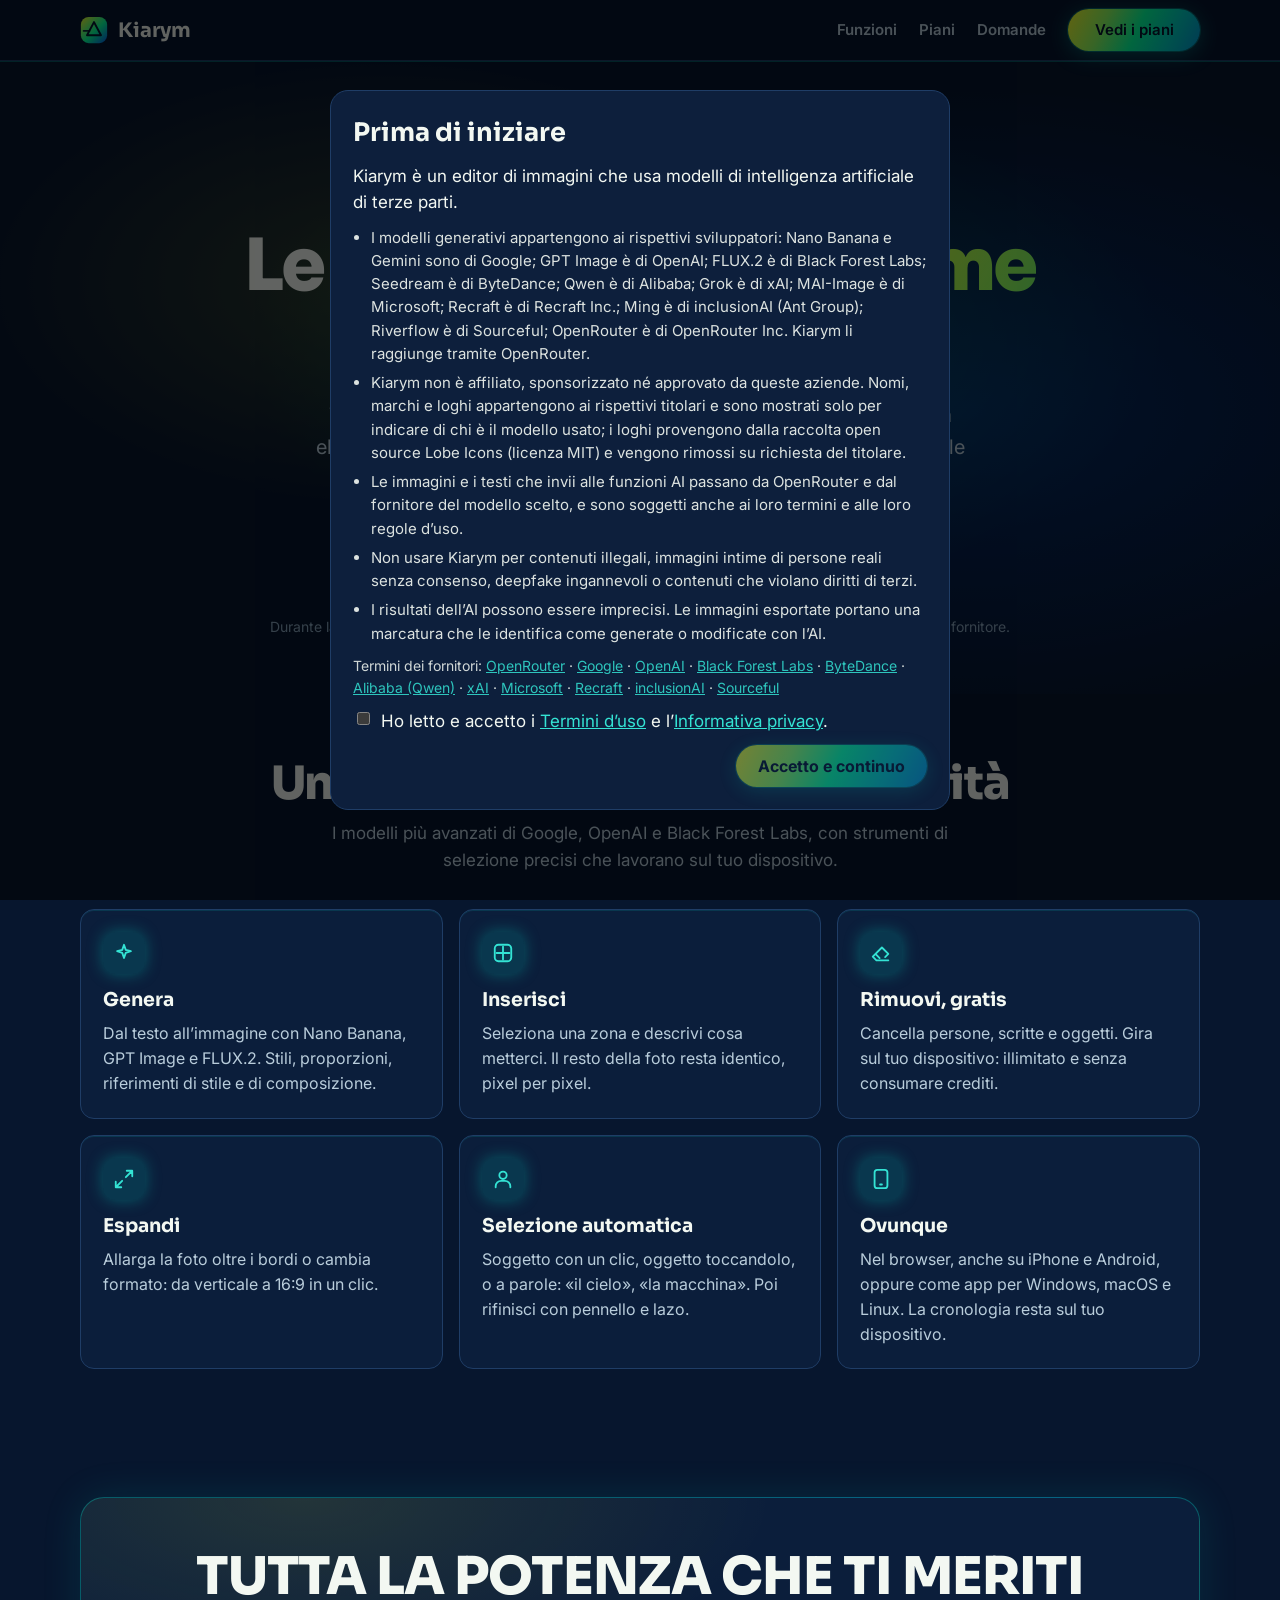
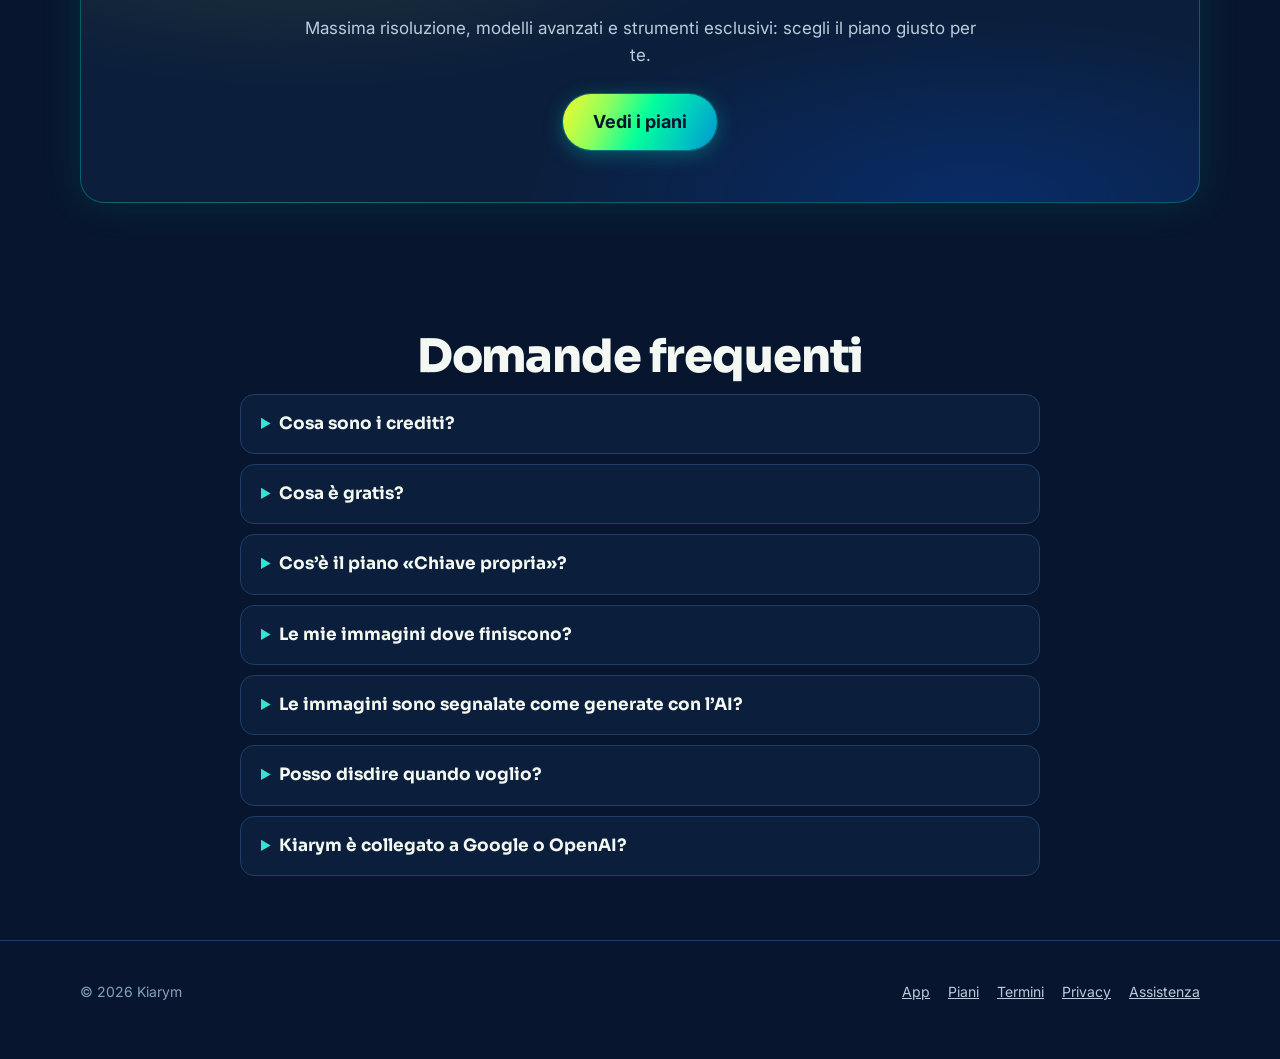
==== commit 4230684b: "Aggiorna sito e app Kiarym (2026-10-18)" ====
--- a/index.html
+++ b/index.html
@@ -10,7 +10,7 @@
     <link rel="icon" href="data:image/svg+xml,%3Csvg xmlns=%27http://www.w3.org/2000/svg%27 viewBox=%270 0 32 32%27%3E%3Cdefs%3E%3ClinearGradient id=%27g%27 x1=%270%27 y1=%270%27 x2=%271%27 y2=%271%27%3E%3Cstop offset=%270%27 stop-color=%27%23f4fb2a%27/%3E%3Cstop offset=%27.55%27 stop-color=%27%2303ff9c%27/%3E%3Cstop offset=%271%27 stop-color=%27%230156ed%27/%3E%3C/linearGradient%3E%3C/defs%3E%3Crect x=%271%27 y=%271%27 width=%2730%27 height=%2730%27 rx=%279%27 fill=%27url(%23g)%27/%3E%3Cpath d=%27M16 7l8 15H8z%27 fill=%27none%27 stroke=%27%2304162e%27 stroke-width=%272.2%27 stroke-linejoin=%27round%27/%3E%3C/svg%3E" />
     <link rel="preconnect" href="https://fonts.googleapis.com" />
     <link rel="preconnect" href="https://fonts.gstatic.com" crossorigin />
-    <link rel="stylesheet" href="https://fonts.googleapis.com/css2?family=Plus+Jakarta+Sans:wght@600;700;800&family=Source+Sans+3:wght@400;600;700&display=swap" />
+    <link rel="stylesheet" href="https://fonts.googleapis.com/css2?family=Sora:wght@600;700;800&family=Inter:wght@400;500;600;700&display=swap" />
     <link rel="stylesheet" href="site.css" />
   </head>
   <body data-sales="off">
--- a/site.css
+++ b/site.css
@@ -1,7 +1,7 @@
 /* Sito di presentazione di Kiarym. Stessi colori dell'app (src/styles/tokens.css). */
 :root {
-  --font: 'Source Sans 3', 'Segoe UI', system-ui, -apple-system, sans-serif;
-  --display: 'Plus Jakarta Sans', 'Source Sans 3', 'Segoe UI', system-ui, sans-serif;
+  --font: 'Inter', 'Segoe UI', system-ui, -apple-system, sans-serif;
+  --display: 'Sora', 'Inter', 'Segoe UI', system-ui, sans-serif;
   --accent: #0fe8a0;
   --accent-fg: #3df5b0;
   --accent-text: #04162e;
@@ -26,7 +26,7 @@
 html { scroll-behavior: smooth; }
 body { margin: 0; font-family: var(--font); background: var(--bg); color: var(--text); line-height: 1.55; font-size: 17px; }
 a { color: var(--glow-fg); }
-h1, h2, h3, .brand, .btn, .plan .price { font-family: var(--display); }
+h1, h2, h3, .brand, .btn, .plan .price, .faq summary { font-family: var(--display); }
 img, svg { display: block; }
 .wrap { width: min(1120px, 100% - 32px); margin: 0 auto; }
 
